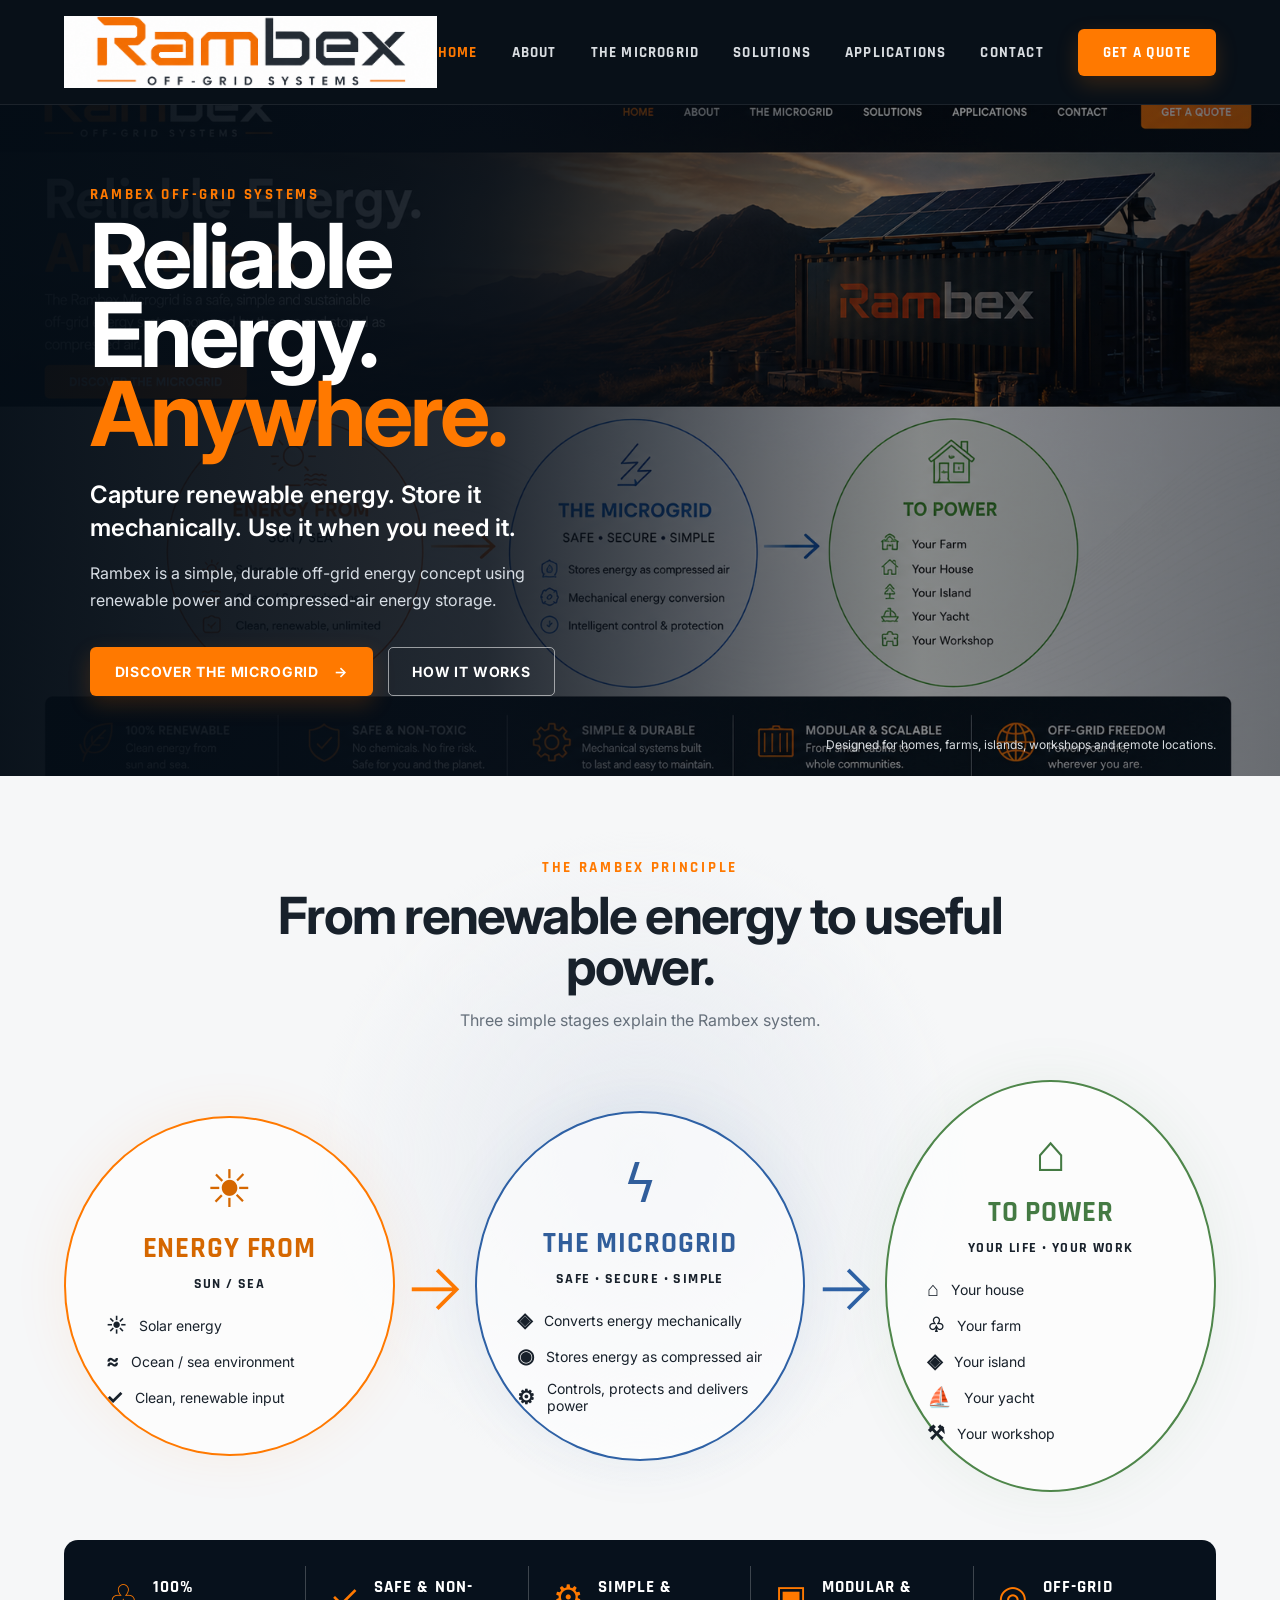
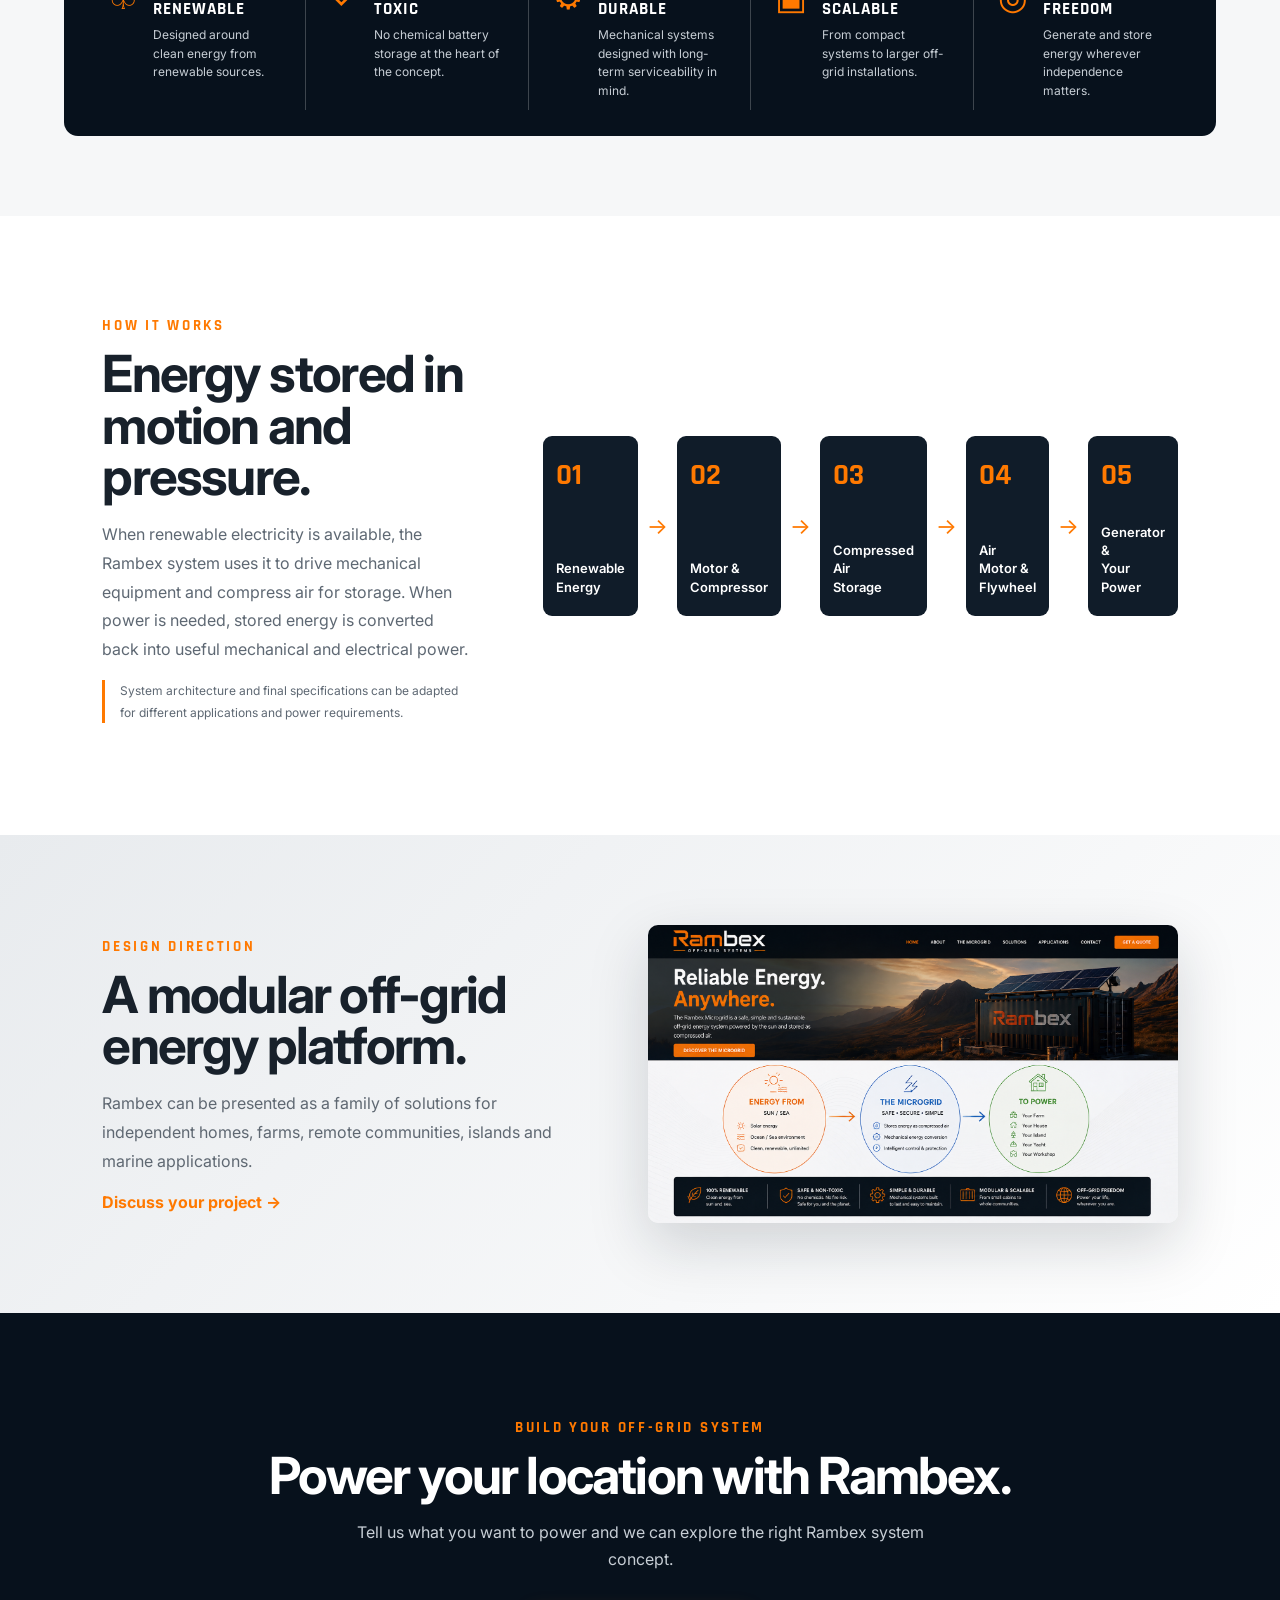
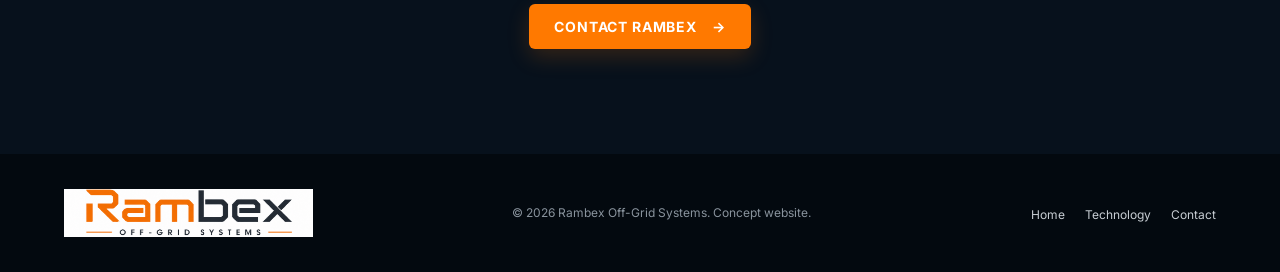
==== index.html @ 9703fe1d "Add files via upload" ====
<!DOCTYPE html>
<html lang="en">
<head>
  <meta charset="UTF-8" />
  <meta name="viewport" content="width=device-width, initial-scale=1.0" />
  <meta name="description" content="Rambex Off-Grid Systems - renewable energy stored mechanically as compressed air." />
  <title>Rambex | Off-Grid Systems</title>
  <link rel="stylesheet" href="style.css" />
</head>
<body>
  <header class="topbar">
    <a class="brand" href="#home" aria-label="Rambex home">
      <img src="assets/rambex-logo.png" alt="Rambex Off-Grid Systems">
    </a>
    <button class="menu-toggle" aria-label="Open menu" aria-expanded="false">☰</button>
    <nav class="nav">
      <a href="#home" class="active">Home</a>
      <a href="#about">About</a>
      <a href="#microgrid">The Microgrid</a>
      <a href="#solutions">Solutions</a>
      <a href="#applications">Applications</a>
      <a href="#contact">Contact</a>
      <a class="quote" href="#contact">Get a Quote</a>
    </nav>
  </header>

  <main>
    <section class="hero" id="home">
      <div class="hero-image"></div>
      <div class="hero-overlay"></div>
      <div class="hero-content">
        <p class="eyebrow">RAMBEX OFF-GRID SYSTEMS</p>
        <h1>Reliable Energy.<br><span>Anywhere.</span></h1>
        <p class="lead">Capture renewable energy. Store it mechanically. Use it when you need it.</p>
        <p class="sublead">Rambex is a simple, durable off-grid energy concept using renewable power and compressed-air energy storage.</p>
        <div class="hero-actions">
          <a href="#microgrid" class="button primary">Discover the Microgrid <b>→</b></a>
          <a href="#how-it-works" class="button ghost">How it Works</a>
        </div>
      </div>
      <div class="hero-note">Designed for homes, farms, islands, workshops and remote locations.</div>
    </section>

    <section class="journey" id="about">
      <div class="section-heading">
        <p class="eyebrow">THE RAMBEX PRINCIPLE</p>
        <h2>From renewable energy to useful power.</h2>
        <p>Three simple stages explain the Rambex system.</p>
      </div>

      <div class="flow">
        <article class="circle energy">
          <div class="circle-icon">☀</div>
          <h3>Energy From</h3>
          <p class="circle-subtitle">SUN / SEA</p>
          <ul>
            <li><span>☀</span> Solar energy</li>
            <li><span>≈</span> Ocean / sea environment</li>
            <li><span>✓</span> Clean, renewable input</li>
          </ul>
        </article>

        <div class="arrow orange-arrow" aria-hidden="true">→</div>

        <article class="circle micro" id="microgrid">
          <div class="circle-icon">ϟ</div>
          <h3>The Microgrid</h3>
          <p class="circle-subtitle">SAFE • SECURE • SIMPLE</p>
          <ul>
            <li><span>◈</span> Converts energy mechanically</li>
            <li><span>◉</span> Stores energy as compressed air</li>
            <li><span>⚙</span> Controls, protects and delivers power</li>
          </ul>
        </article>

        <div class="arrow blue-arrow" aria-hidden="true">→</div>

        <article class="circle power" id="applications">
          <div class="circle-icon">⌂</div>
          <h3>To Power</h3>
          <p class="circle-subtitle">YOUR LIFE • YOUR WORK</p>
          <ul>
            <li><span>⌂</span> Your house</li>
            <li><span>♧</span> Your farm</li>
            <li><span>◈</span> Your island</li>
            <li><span>⛵</span> Your yacht</li>
            <li><span>⚒</span> Your workshop</li>
          </ul>
        </article>
      </div>
    </section>

    <section class="benefits" id="solutions">
      <div class="benefit"><div class="benefit-icon">♧</div><div><h3>100% Renewable</h3><p>Designed around clean energy from renewable sources.</p></div></div>
      <div class="benefit"><div class="benefit-icon">✓</div><div><h3>Safe & Non-Toxic</h3><p>No chemical battery storage at the heart of the concept.</p></div></div>
      <div class="benefit"><div class="benefit-icon">⚙</div><div><h3>Simple & Durable</h3><p>Mechanical systems designed with long-term serviceability in mind.</p></div></div>
      <div class="benefit"><div class="benefit-icon">▣</div><div><h3>Modular & Scalable</h3><p>From compact systems to larger off-grid installations.</p></div></div>
      <div class="benefit"><div class="benefit-icon">◎</div><div><h3>Off-Grid Freedom</h3><p>Generate and store energy wherever independence matters.</p></div></div>
    </section>

    <section class="how" id="how-it-works">
      <div class="how-copy">
        <p class="eyebrow">HOW IT WORKS</p>
        <h2>Energy stored in motion and pressure.</h2>
        <p>When renewable electricity is available, the Rambex system uses it to drive mechanical equipment and compress air for storage. When power is needed, stored energy is converted back into useful mechanical and electrical power.</p>
        <p class="disclaimer">System architecture and final specifications can be adapted for different applications and power requirements.</p>
      </div>
      <div class="steps">
        <div class="step"><b>01</b><span>Renewable<br>Energy</span></div>
        <div class="step-line">→</div>
        <div class="step"><b>02</b><span>Motor &<br>Compressor</span></div>
        <div class="step-line">→</div>
        <div class="step"><b>03</b><span>Compressed Air<br>Storage</span></div>
        <div class="step-line">→</div>
        <div class="step"><b>04</b><span>Air Motor &<br>Flywheel</span></div>
        <div class="step-line">→</div>
        <div class="step"><b>05</b><span>Generator &<br>Your Power</span></div>
      </div>
    </section>

    <section class="concept">
      <div>
        <p class="eyebrow">DESIGN DIRECTION</p>
        <h2>A modular off-grid energy platform.</h2>
        <p>Rambex can be presented as a family of solutions for independent homes, farms, remote communities, islands and marine applications.</p>
        <a class="text-link" href="#contact">Discuss your project →</a>
      </div>
      <img src="assets/rambex-concept.png" alt="Rambex website and system design concept">
    </section>

    <section class="cta" id="contact">
      <p class="eyebrow">BUILD YOUR OFF-GRID SYSTEM</p>
      <h2>Power your location with Rambex.</h2>
      <p>Tell us what you want to power and we can explore the right Rambex system concept.</p>
      <a class="button primary" href="mailto:info@example.com">Contact Rambex <b>→</b></a>
    </section>
  </main>

  <footer>
    <img src="assets/rambex-logo.png" alt="Rambex">
    <p>© 2026 Rambex Off-Grid Systems. Concept website.</p>
    <div><a href="#home">Home</a><a href="#microgrid">Technology</a><a href="#contact">Contact</a></div>
  </footer>

  <script>
    const toggle = document.querySelector('.menu-toggle');
    const nav = document.querySelector('.nav');
    toggle.addEventListener('click', () => {
      const open = nav.classList.toggle('open');
      toggle.setAttribute('aria-expanded', open);
    });
    document.querySelectorAll('.nav a').forEach(a => a.addEventListener('click', () => nav.classList.remove('open')));
  </script>
</body>
</html>
---- style.css ----
@import url('https://fonts.googleapis.com/css2?family=Rajdhani:wght@500;600;700&family=Inter:wght@400;500;600;700&display=swap');

:root{
  --orange:#ff7900; --orange2:#ff9a21; --blue:#2e61a5; --green:#4e864a;
  --navy:#07111c; --navy2:#101c29; --ink:#18212b; --muted:#66707b;
  --paper:#f6f7f8; --line:#dce1e6;
}
*{box-sizing:border-box} html{scroll-behavior:smooth}
body{margin:0;background:var(--paper);color:var(--ink);font-family:Inter,Arial,sans-serif}
.topbar{height:105px;background:rgba(4,12,20,.98);display:flex;align-items:center;justify-content:space-between;padding:12px 5%;position:sticky;top:0;z-index:50;border-bottom:1px solid rgba(255,255,255,.08)}
.brand img{height:72px;width:auto;display:block}.nav{display:flex;align-items:center;gap:34px}.nav a{color:#d9dde1;text-decoration:none;text-transform:uppercase;font-family:Rajdhani,sans-serif;font-weight:700;letter-spacing:.08em;font-size:15px}.nav a:hover,.nav .active{color:var(--orange)}.nav .quote,.button.primary{background:var(--orange);color:#fff;padding:14px 25px;border-radius:6px;box-shadow:0 8px 22px rgba(255,121,0,.18)}.menu-toggle{display:none;background:none;border:1px solid #52606d;color:#fff;font-size:24px;border-radius:5px}
.hero{min-height:620px;position:relative;overflow:hidden;color:#fff;display:flex;align-items:center}.hero-image{position:absolute;inset:0;background:url('assets/rambex-concept.png') center/cover no-repeat;filter:brightness(.68);transform:scale(1.03)}.hero-overlay{position:absolute;inset:0;background:linear-gradient(90deg,rgba(4,13,22,.96) 0%,rgba(7,15,25,.82) 38%,rgba(7,15,25,.2) 72%,rgba(7,15,25,.38) 100%)}.hero-content{position:relative;z-index:1;max-width:690px;padding:80px 7%}.eyebrow{color:var(--orange);font-family:Rajdhani,sans-serif;font-size:15px;font-weight:700;letter-spacing:.18em;margin:0 0 13px}.hero h1{font-size:clamp(55px,7vw,96px);line-height:.88;margin:0 0 26px;letter-spacing:-.035em}.hero h1 span{color:var(--orange)}.lead{font-size:24px;line-height:1.35;max-width:580px;margin:0 0 15px;font-weight:600}.sublead{max-width:550px;line-height:1.7;color:#d7dde4}.hero-actions{display:flex;gap:15px;margin-top:32px;flex-wrap:wrap}.button{display:inline-flex;align-items:center;gap:15px;text-decoration:none;font-weight:700;text-transform:uppercase;font-size:14px;letter-spacing:.06em;padding:15px 23px;border-radius:5px}.ghost{border:1px solid rgba(255,255,255,.55);color:#fff}.hero-note{position:absolute;right:5%;bottom:24px;z-index:1;color:#d8dce0;font-size:12px}
.journey{padding:82px 5% 48px;background:radial-gradient(circle at 50% 50%,#e6eaf0 0,transparent 44%),#f6f7f8}.section-heading{text-align:center;max-width:760px;margin:0 auto 50px}.section-heading h2,.how h2,.concept h2,.cta h2{font-size:clamp(34px,4vw,57px);line-height:1;margin:0 0 18px;letter-spacing:-.035em}.section-heading>p:last-child{color:var(--muted)}
.flow{display:grid;grid-template-columns:1fr 80px 1fr 80px 1fr;align-items:center;max-width:1320px;margin:auto}.circle{width:min(100%,370px);aspect-ratio:1;border-radius:50%;margin:auto;background:rgba(255,255,255,.65);padding:45px 40px;display:flex;flex-direction:column;align-items:center;justify-content:center;border:2px solid}.circle.energy{border-color:var(--orange);box-shadow:0 0 55px rgba(255,121,0,.08)}.circle.micro{border-color:var(--blue);box-shadow:0 0 55px rgba(46,97,165,.08)}.circle.power{border-color:var(--green);box-shadow:0 0 55px rgba(78,134,74,.08)}.circle-icon{font-family:Arial;font-size:52px;line-height:1;margin-bottom:15px}.energy .circle-icon,.energy h3{color:#d56700}.micro .circle-icon,.micro h3{color:#315e9b}.power .circle-icon,.power h3{color:#447a43}.circle h3{text-transform:uppercase;font-family:Rajdhani,sans-serif;font-size:29px;letter-spacing:.03em;margin:0}.circle-subtitle{font-family:Rajdhani,sans-serif;font-weight:700;letter-spacing:.1em;font-size:14px;margin:8px 0 20px}.circle ul{list-style:none;padding:0;margin:0;width:100%;display:grid;gap:12px}.circle li{font-size:14px;display:flex;gap:12px;align-items:center}.circle li span{font-weight:700;font-size:20px}.arrow{text-align:center;font-size:65px;font-weight:300}.orange-arrow{color:var(--orange)}.blue-arrow{color:var(--blue)}
.benefits{background:var(--navy);color:#fff;margin:0 5% 80px;border-radius:14px;display:grid;grid-template-columns:repeat(5,1fr);padding:26px 20px}.benefit{padding:10px 24px;display:flex;gap:15px;border-right:1px solid rgba(255,255,255,.22)}.benefit:last-child{border:0}.benefit-icon{font-size:34px;color:var(--orange)}.benefit h3{font-family:Rajdhani,sans-serif;text-transform:uppercase;letter-spacing:.06em;font-size:17px;margin:0 0 6px}.benefit p{font-size:12px;line-height:1.55;color:#c7ced5;margin:0}
.how{background:#fff;padding:100px 8%;display:grid;grid-template-columns:1fr 1.5fr;gap:70px;align-items:center}.how-copy p:not(.eyebrow){line-height:1.8;color:#5e6873}.disclaimer{font-size:12px;border-left:3px solid var(--orange);padding-left:15px}.steps{display:flex;align-items:stretch;gap:9px}.step{flex:1;min-height:180px;background:var(--navy2);color:#fff;border-radius:9px;padding:20px 13px;display:flex;flex-direction:column;justify-content:space-between}.step b{font-family:Rajdhani;font-size:30px;color:var(--orange)}.step span{font-size:13px;line-height:1.4;font-weight:600}.step-line{align-self:center;color:var(--orange);font-size:22px}
.concept{padding:90px 8%;display:grid;grid-template-columns:1fr 1.1fr;gap:65px;align-items:center;background:linear-gradient(135deg,#e8ebee,#fff)}.concept p:not(.eyebrow){line-height:1.8;color:#5f6872;max-width:540px}.concept img{width:100%;border-radius:10px;box-shadow:0 22px 60px rgba(16,28,41,.17)}.text-link{color:var(--orange);font-weight:700;text-decoration:none}
.cta{text-align:center;background:var(--navy);color:#fff;padding:105px 20px}.cta h2{max-width:800px;margin-left:auto;margin-right:auto}.cta>p:not(.eyebrow){color:#c7ced5;max-width:620px;margin:0 auto 30px;line-height:1.7}
footer{background:#03090f;color:#89939d;padding:35px 5%;display:flex;align-items:center;justify-content:space-between;gap:30px}footer img{height:48px;width:auto}footer p{font-size:12px}footer a{color:#c8ced4;text-decoration:none;margin-left:20px;font-size:12px}
@media(max-width:1050px){.nav{gap:18px}.benefits{grid-template-columns:repeat(3,1fr)}.benefit:nth-child(3){border-right:0}.how{grid-template-columns:1fr}.flow{grid-template-columns:1fr;gap:18px}.arrow{transform:rotate(90deg);height:60px}.circle{max-width:420px}.circle{aspect-ratio:auto;border-radius:35px;padding:38px}.circle ul{max-width:300px}.concept{grid-template-columns:1fr}.steps{flex-wrap:wrap}.step{min-width:30%}.step-line{display:none}}
@media(max-width:760px){.topbar{height:80px;padding:7px 5%}.brand img{height:55px}.menu-toggle{display:block}.nav{display:none;position:absolute;left:0;right:0;top:80px;background:#07111c;padding:20px 5%;flex-direction:column;align-items:flex-start;gap:20px;border-bottom:1px solid #243241}.nav.open{display:flex}.hero{min-height:680px}.hero-content{padding:80px 7%}.hero h1{font-size:62px}.hero-note{display:none}.benefits{grid-template-columns:1fr;margin:0 4% 55px}.benefit{border-right:0;border-bottom:1px solid rgba(255,255,255,.15);padding:18px 8px}.how,.concept{padding:70px 7%}.section-heading{margin-bottom:35px}.steps{display:grid;grid-template-columns:1fr 1fr}.step{min-width:0}.circle h3{font-size:28px}footer{flex-direction:column;align-items:flex-start}footer div a:first-child{margin-left:0}}
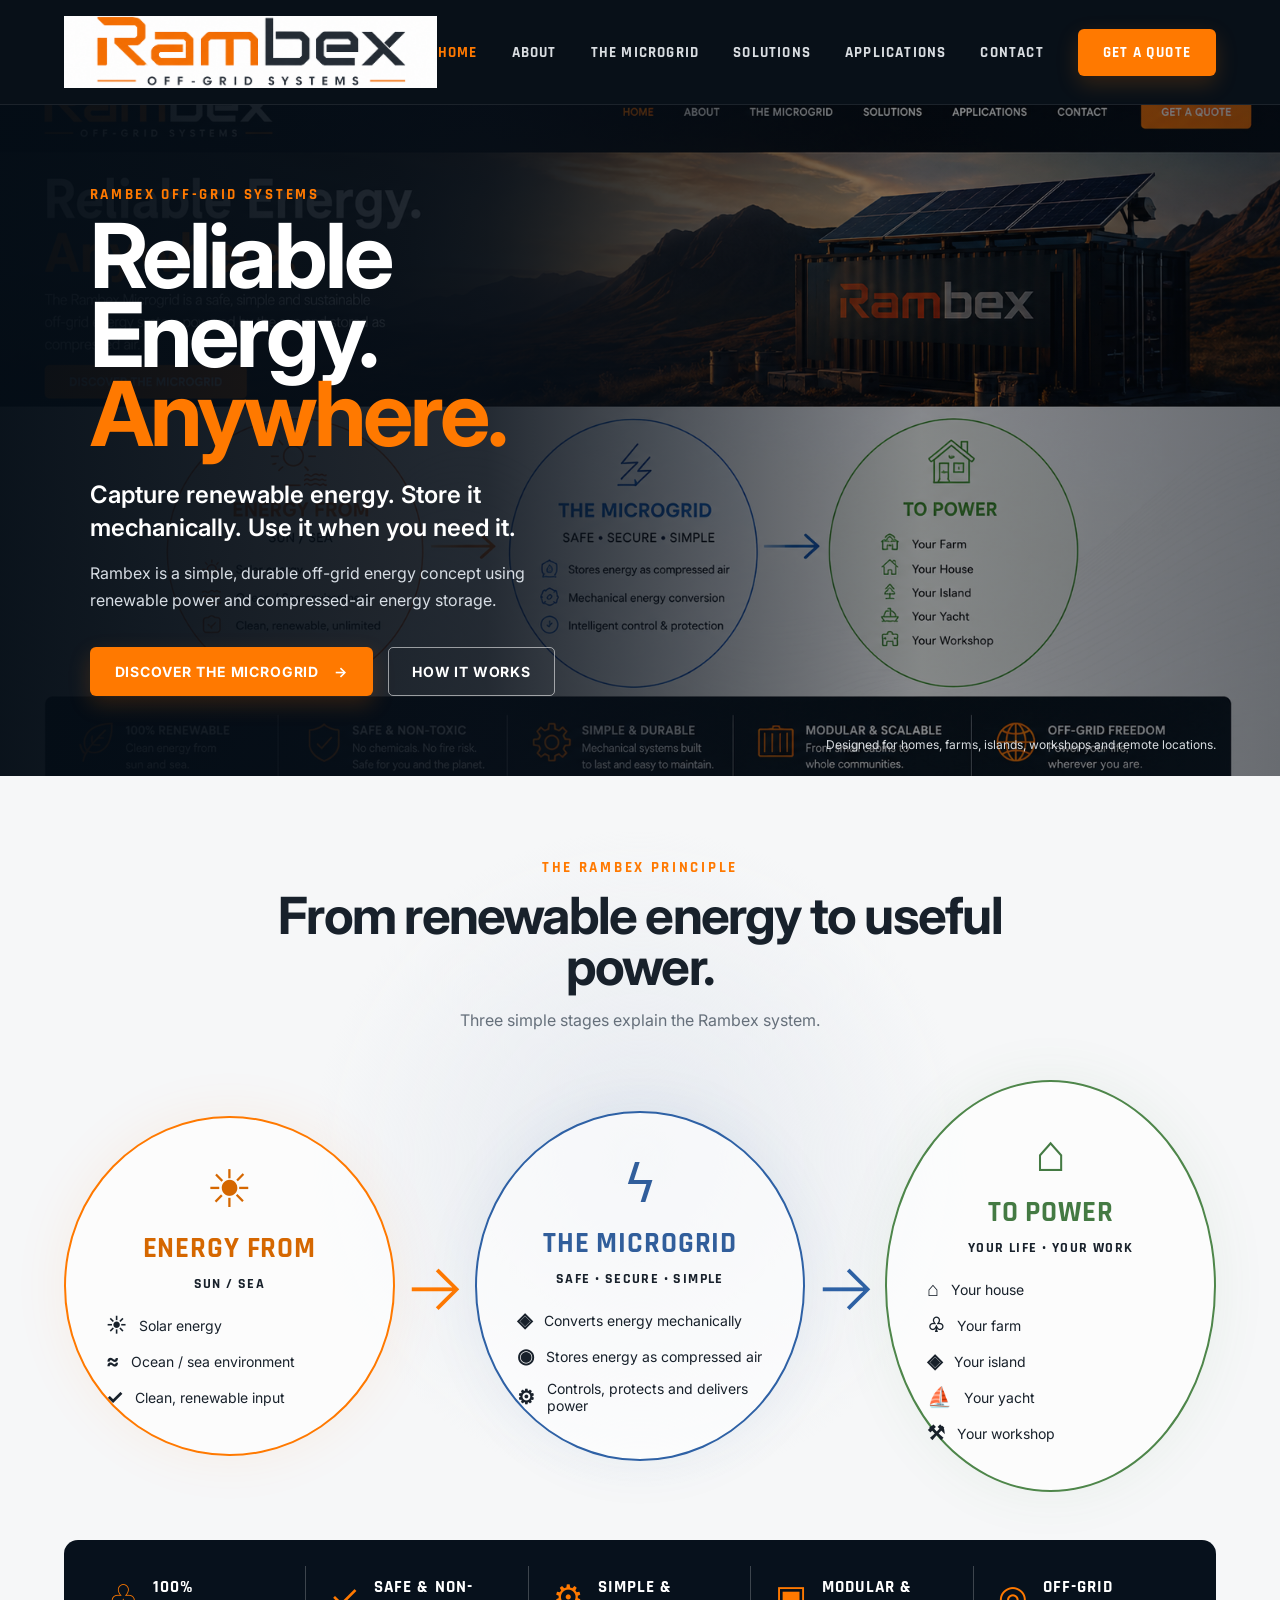
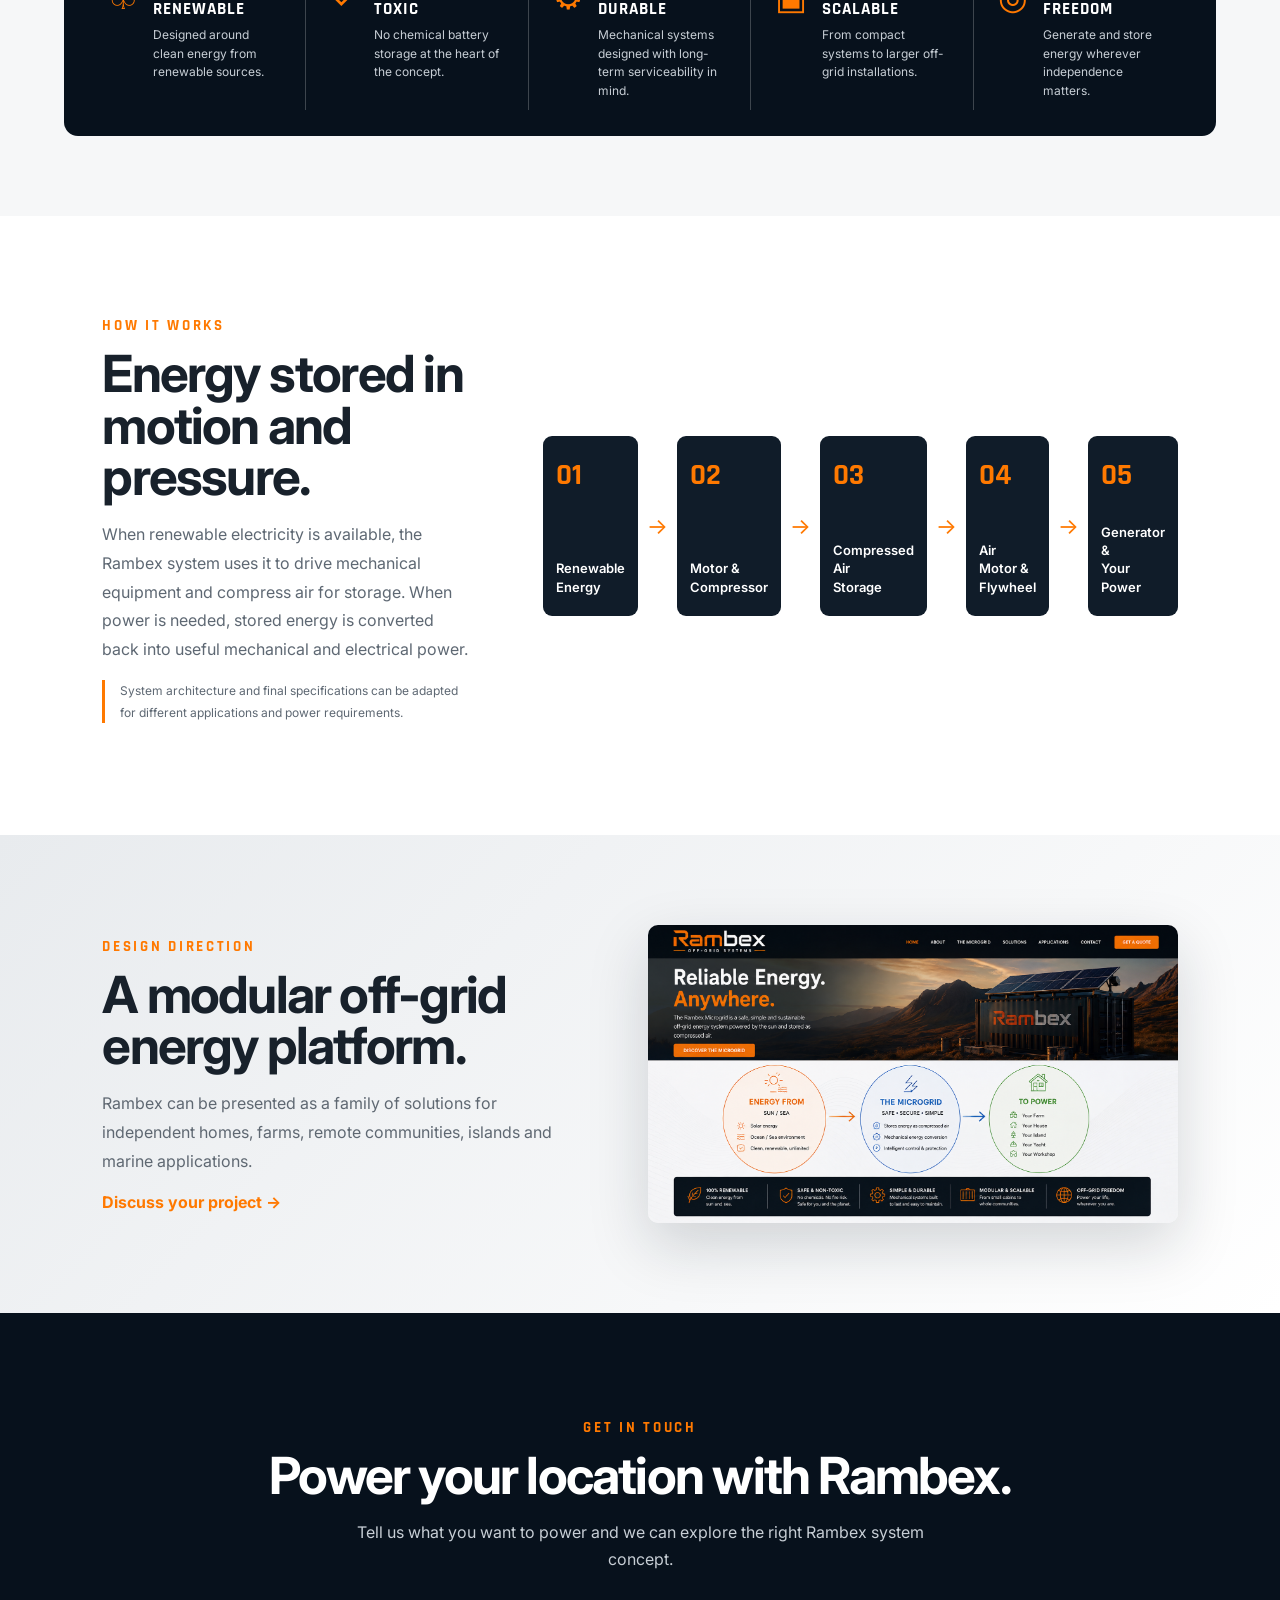
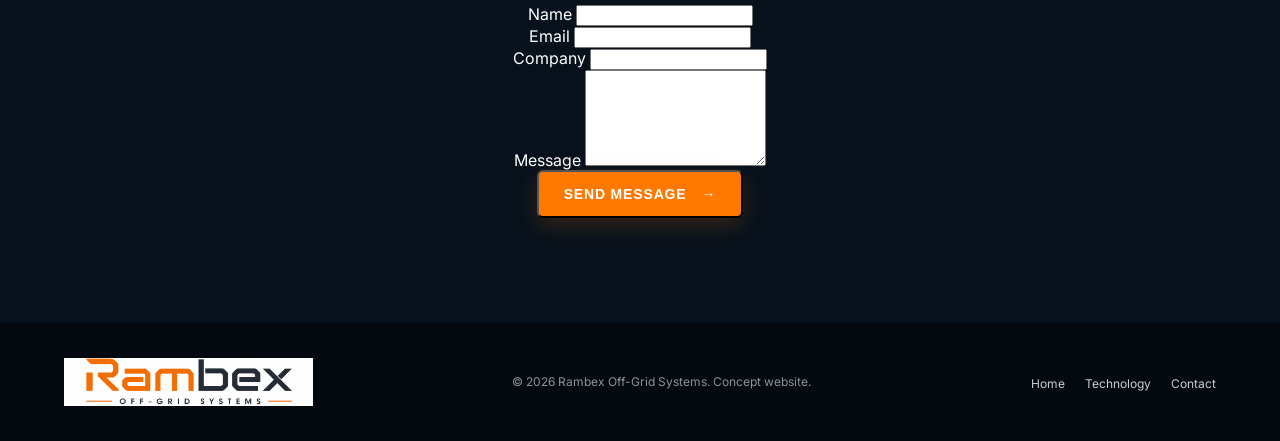
==== commit be865ee9: "Update index.html" ====
--- a/index.html
+++ b/index.html
@@ -129,11 +129,41 @@
     </section>
 
     <section class="cta" id="contact">
-      <p class="eyebrow">BUILD YOUR OFF-GRID SYSTEM</p>
-      <h2>Power your location with Rambex.</h2>
-      <p>Tell us what you want to power and we can explore the right Rambex system concept.</p>
-      <a class="button primary" href="mailto:info@example.com">Contact Rambex <b>→</b></a>
-    </section>
+  <p class="eyebrow">GET IN TOUCH</p>
+  <h2>Power your location with Rambex.</h2>
+  <p>Tell us what you want to power and we can explore the right Rambex system concept.</p>
+
+  <form action="https://formspree.io/f/xnpqaqyr" method="POST" class="contact-form">
+
+    <div class="form-row">
+      <div class="form-group">
+        <label for="name">Name</label>
+        <input type="text" id="name" name="name" required>
+      </div>
+
+      <div class="form-group">
+        <label for="email">Email</label>
+        <input type="email" id="email" name="email" required>
+      </div>
+    </div>
+
+    <div class="form-group">
+      <label for="company">Company</label>
+      <input type="text" id="company" name="company">
+    </div>
+
+    <div class="form-group">
+      <label for="message">Message</label>
+      <textarea id="message" name="message" rows="6" required></textarea>
+    </div>
+
+    <button class="button primary" type="submit">
+      Send Message <b>→</b>
+    </button>
+
+  </form>
+</section>
+    
   </main>
 
   <footer>
@@ -152,4 +182,4 @@
     document.querySelectorAll('.nav a').forEach(a => a.addEventListener('click', () => nav.classList.remove('open')));
   </script>
 </body>
-</html>+</html>
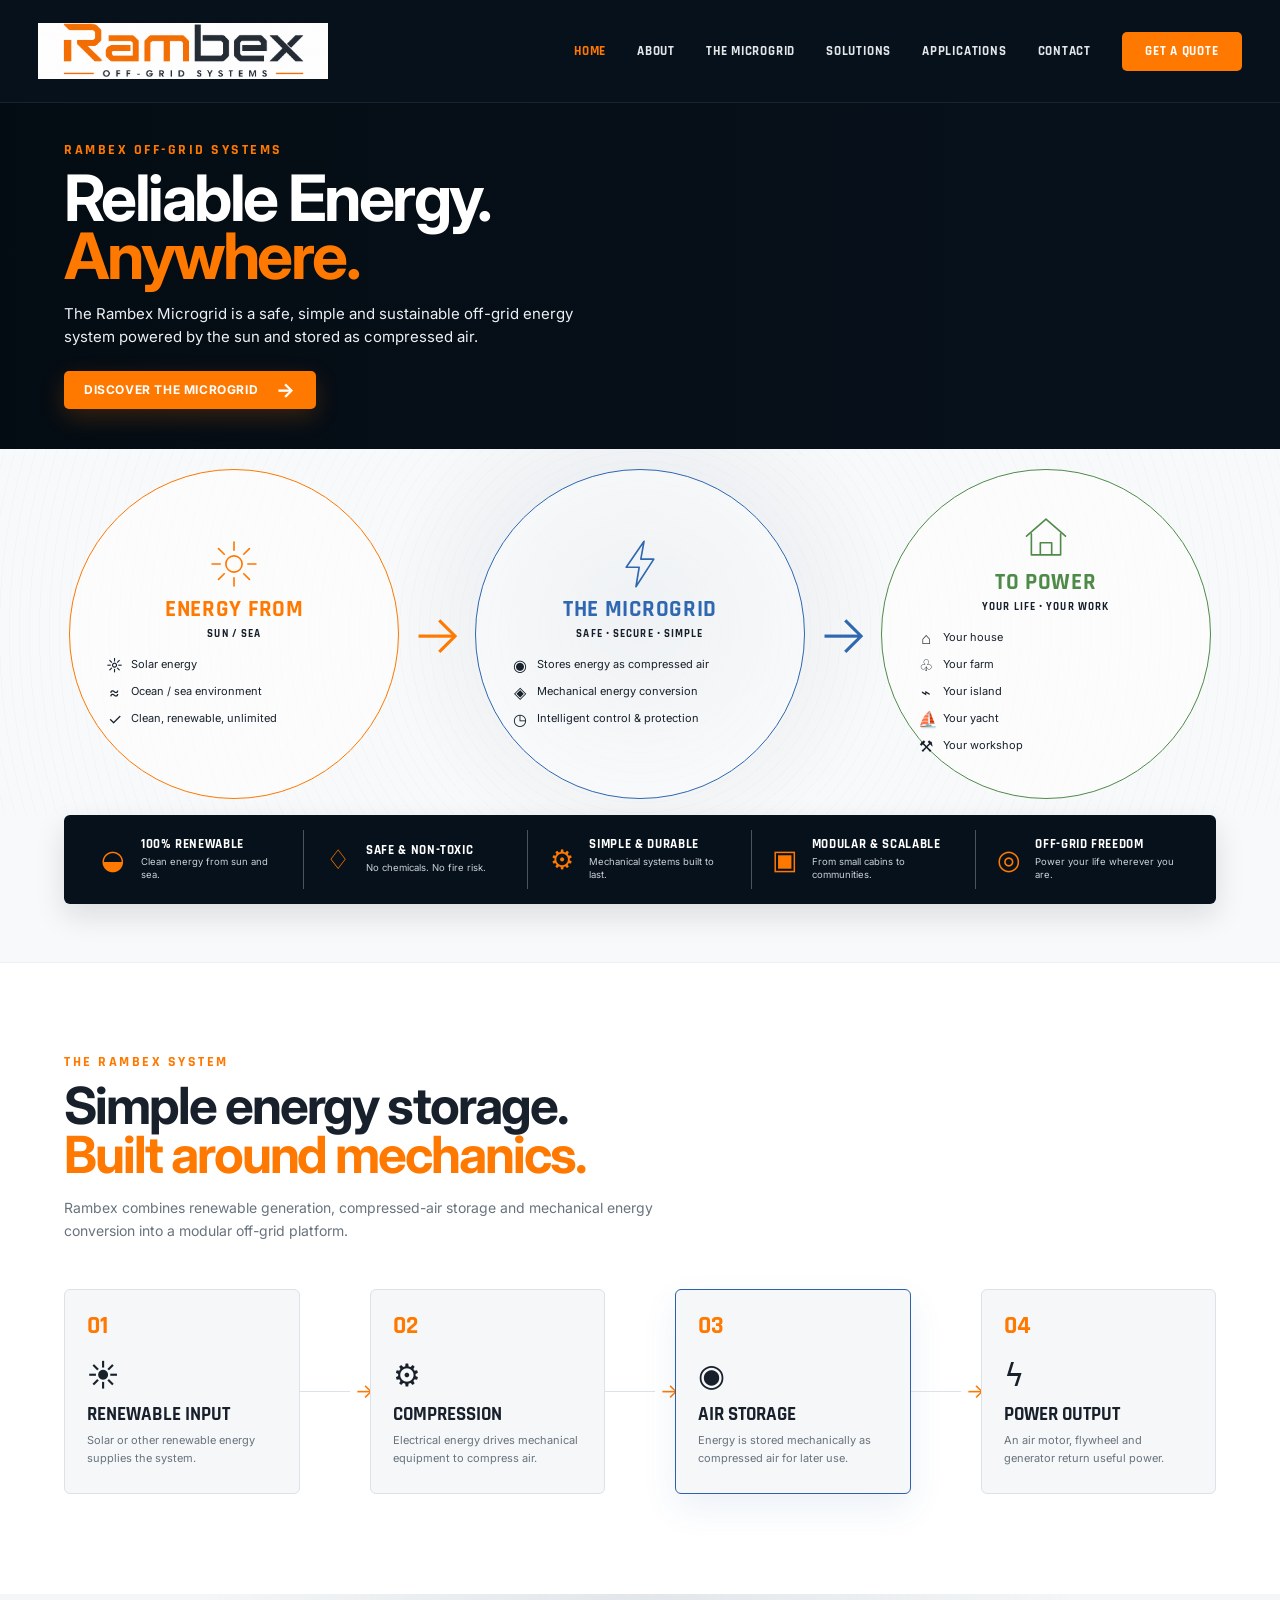
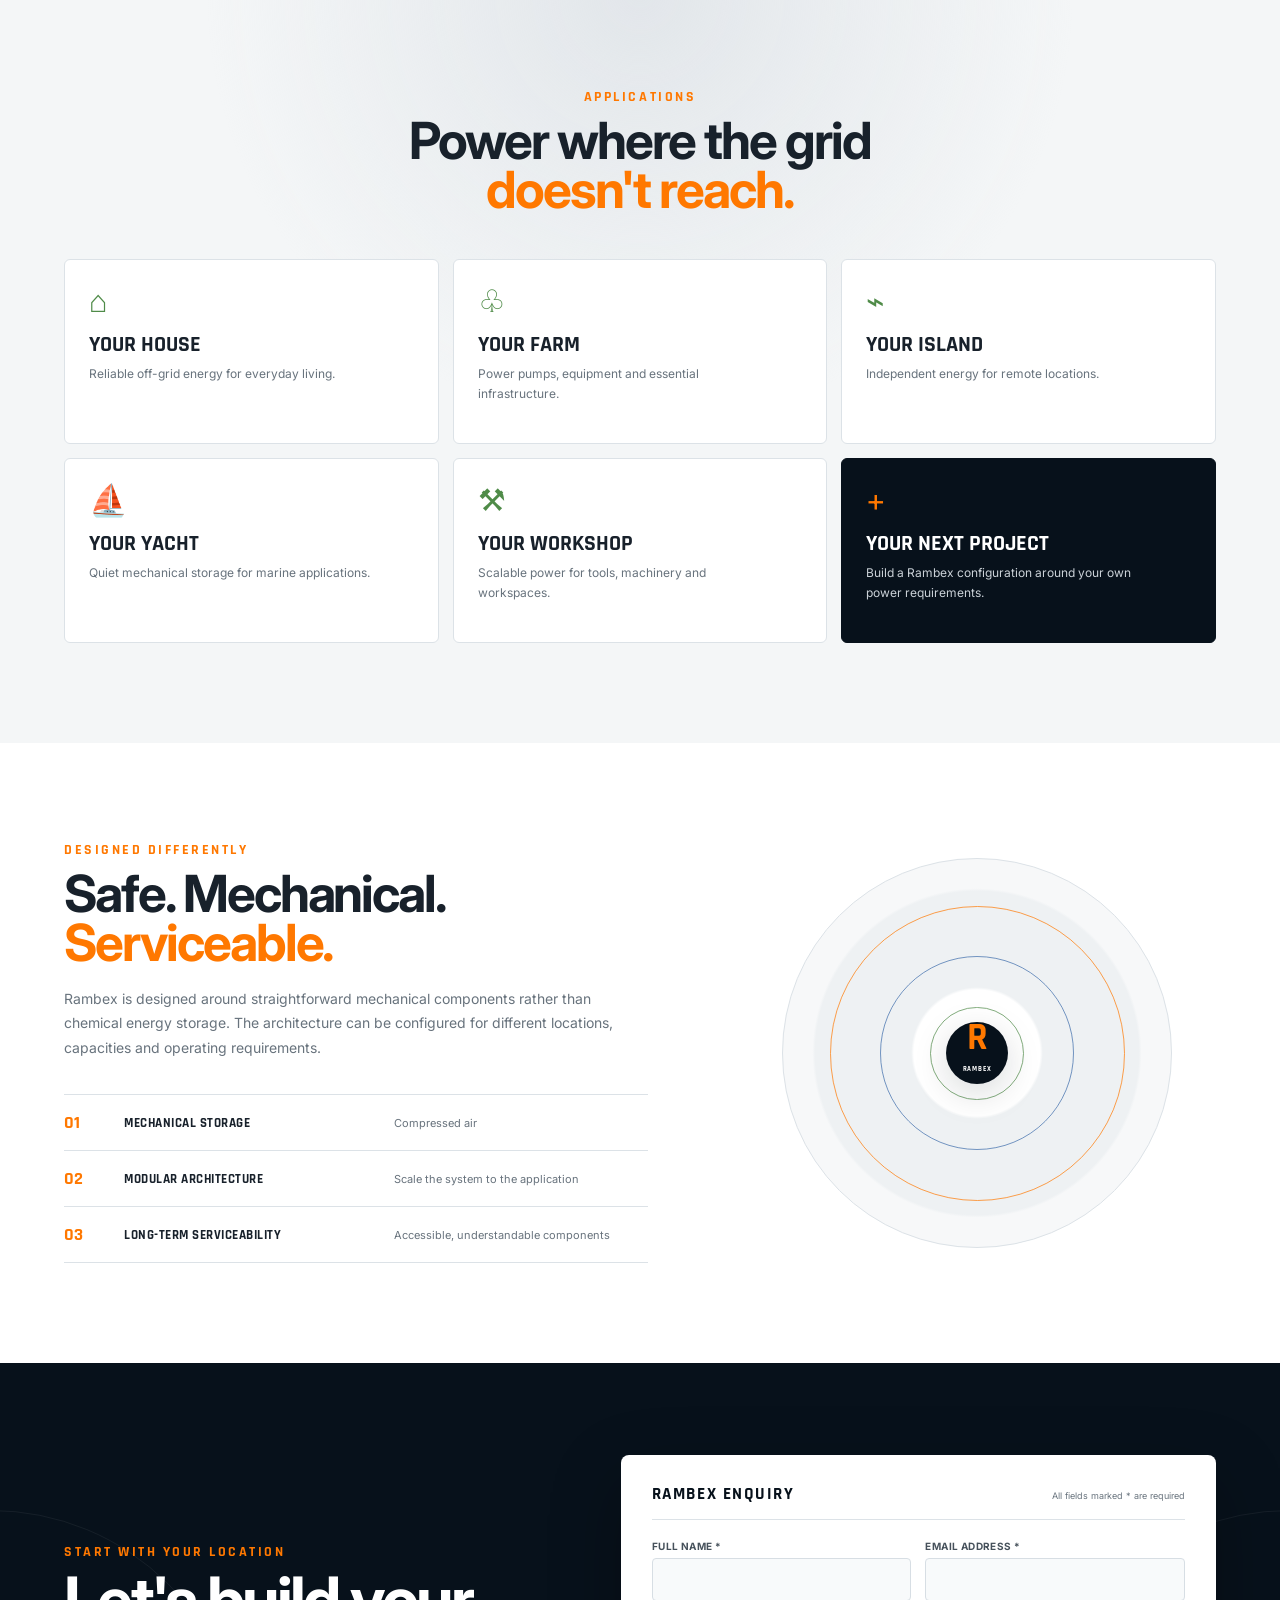
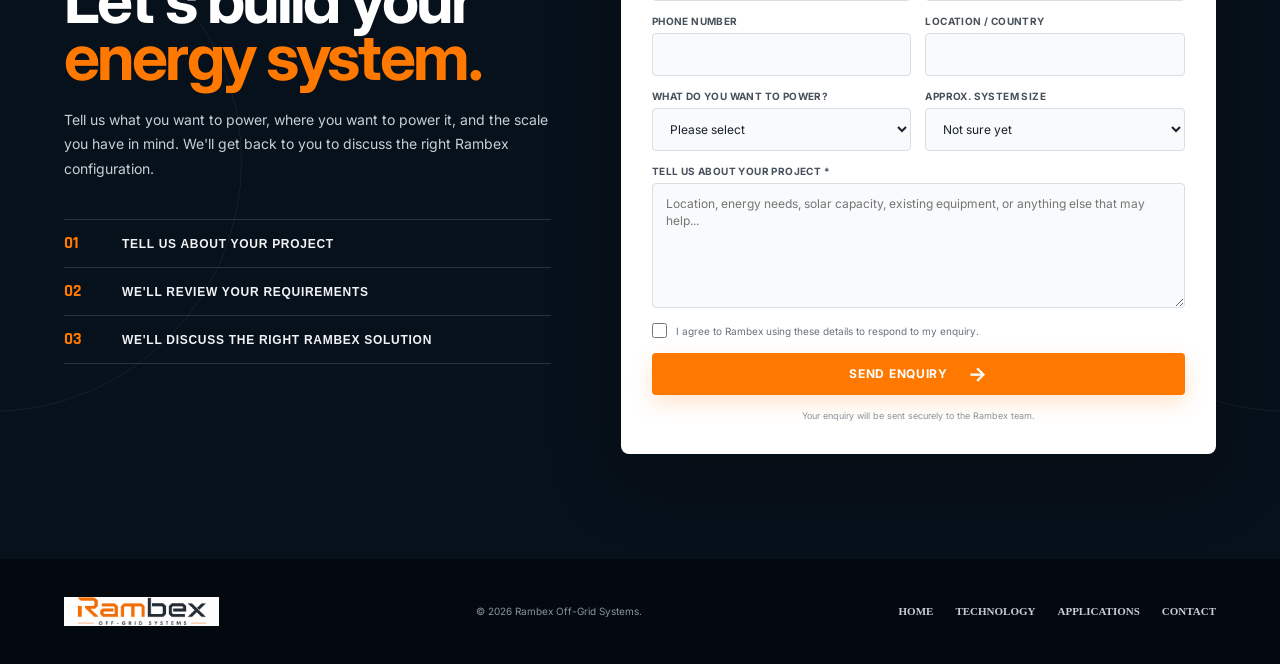
==== commit 0ee8501b: "Add files via upload" ====
--- a/index.html
+++ b/index.html
@@ -1,185 +1,295 @@
 <!DOCTYPE html>
 <html lang="en">
 <head>
-  <meta charset="UTF-8" />
-  <meta name="viewport" content="width=device-width, initial-scale=1.0" />
-  <meta name="description" content="Rambex Off-Grid Systems - renewable energy stored mechanically as compressed air." />
+  <meta charset="UTF-8">
+  <meta name="viewport" content="width=device-width, initial-scale=1.0">
+  <meta name="description" content="Rambex Off-Grid Systems — reliable renewable energy stored mechanically as compressed air.">
   <title>Rambex | Off-Grid Systems</title>
-  <link rel="stylesheet" href="style.css" />
+  <link rel="stylesheet" href="style.css">
 </head>
 <body>
-  <header class="topbar">
-    <a class="brand" href="#home" aria-label="Rambex home">
-      <img src="assets/rambex-logo.png" alt="Rambex Off-Grid Systems">
-    </a>
-    <button class="menu-toggle" aria-label="Open menu" aria-expanded="false">☰</button>
-    <nav class="nav">
-      <a href="#home" class="active">Home</a>
-      <a href="#about">About</a>
-      <a href="#microgrid">The Microgrid</a>
-      <a href="#solutions">Solutions</a>
-      <a href="#applications">Applications</a>
-      <a href="#contact">Contact</a>
-      <a class="quote" href="#contact">Get a Quote</a>
-    </nav>
+  <header class="site-header">
+    <div class="header-inner">
+      <a class="brand" href="#home" aria-label="Rambex home">
+        <img src="assets/rambex-logo.png" alt="Rambex Off-Grid Systems">
+      </a>
+
+      <button class="menu-toggle" type="button" aria-label="Open navigation" aria-expanded="false">
+        <span></span><span></span><span></span>
+      </button>
+
+      <nav class="nav" aria-label="Main navigation">
+        <a class="active" href="#home">Home</a>
+        <a href="#about">About</a>
+        <a href="#microgrid">The Microgrid</a>
+        <a href="#solutions">Solutions</a>
+        <a href="#applications">Applications</a>
+        <a href="#contact">Contact</a>
+        <a class="nav-quote" href="#contact">Get a Quote</a>
+      </nav>
+    </div>
   </header>
 
   <main>
+    <!-- HERO: deliberately built as a Rambex layout, not the concept screenshot as a background -->
     <section class="hero" id="home">
-      <div class="hero-image"></div>
-      <div class="hero-overlay"></div>
-      <div class="hero-content">
-        <p class="eyebrow">RAMBEX OFF-GRID SYSTEMS</p>
-        <h1>Reliable Energy.<br><span>Anywhere.</span></h1>
-        <p class="lead">Capture renewable energy. Store it mechanically. Use it when you need it.</p>
-        <p class="sublead">Rambex is a simple, durable off-grid energy concept using renewable power and compressed-air energy storage.</p>
-        <div class="hero-actions">
-          <a href="#microgrid" class="button primary">Discover the Microgrid <b>→</b></a>
-          <a href="#how-it-works" class="button ghost">How it Works</a>
-        </div>
-      </div>
-      <div class="hero-note">Designed for homes, farms, islands, workshops and remote locations.</div>
-    </section>
-
-    <section class="journey" id="about">
-      <div class="section-heading">
-        <p class="eyebrow">THE RAMBEX PRINCIPLE</p>
-        <h2>From renewable energy to useful power.</h2>
-        <p>Three simple stages explain the Rambex system.</p>
-      </div>
-
-      <div class="flow">
-        <article class="circle energy">
-          <div class="circle-icon">☀</div>
-          <h3>Energy From</h3>
-          <p class="circle-subtitle">SUN / SEA</p>
-          <ul>
-            <li><span>☀</span> Solar energy</li>
-            <li><span>≈</span> Ocean / sea environment</li>
-            <li><span>✓</span> Clean, renewable input</li>
-          </ul>
-        </article>
-
-        <div class="arrow orange-arrow" aria-hidden="true">→</div>
-
-        <article class="circle micro" id="microgrid">
-          <div class="circle-icon">ϟ</div>
-          <h3>The Microgrid</h3>
-          <p class="circle-subtitle">SAFE • SECURE • SIMPLE</p>
-          <ul>
-            <li><span>◈</span> Converts energy mechanically</li>
-            <li><span>◉</span> Stores energy as compressed air</li>
-            <li><span>⚙</span> Controls, protects and delivers power</li>
-          </ul>
-        </article>
-
-        <div class="arrow blue-arrow" aria-hidden="true">→</div>
-
-        <article class="circle power" id="applications">
-          <div class="circle-icon">⌂</div>
-          <h3>To Power</h3>
-          <p class="circle-subtitle">YOUR LIFE • YOUR WORK</p>
-          <ul>
-            <li><span>⌂</span> Your house</li>
-            <li><span>♧</span> Your farm</li>
-            <li><span>◈</span> Your island</li>
-            <li><span>⛵</span> Your yacht</li>
-            <li><span>⚒</span> Your workshop</li>
-          </ul>
-        </article>
-      </div>
-    </section>
-
-    <section class="benefits" id="solutions">
-      <div class="benefit"><div class="benefit-icon">♧</div><div><h3>100% Renewable</h3><p>Designed around clean energy from renewable sources.</p></div></div>
-      <div class="benefit"><div class="benefit-icon">✓</div><div><h3>Safe & Non-Toxic</h3><p>No chemical battery storage at the heart of the concept.</p></div></div>
-      <div class="benefit"><div class="benefit-icon">⚙</div><div><h3>Simple & Durable</h3><p>Mechanical systems designed with long-term serviceability in mind.</p></div></div>
-      <div class="benefit"><div class="benefit-icon">▣</div><div><h3>Modular & Scalable</h3><p>From compact systems to larger off-grid installations.</p></div></div>
-      <div class="benefit"><div class="benefit-icon">◎</div><div><h3>Off-Grid Freedom</h3><p>Generate and store energy wherever independence matters.</p></div></div>
-    </section>
-
-    <section class="how" id="how-it-works">
-      <div class="how-copy">
-        <p class="eyebrow">HOW IT WORKS</p>
-        <h2>Energy stored in motion and pressure.</h2>
-        <p>When renewable electricity is available, the Rambex system uses it to drive mechanical equipment and compress air for storage. When power is needed, stored energy is converted back into useful mechanical and electrical power.</p>
-        <p class="disclaimer">System architecture and final specifications can be adapted for different applications and power requirements.</p>
-      </div>
-      <div class="steps">
-        <div class="step"><b>01</b><span>Renewable<br>Energy</span></div>
-        <div class="step-line">→</div>
-        <div class="step"><b>02</b><span>Motor &<br>Compressor</span></div>
-        <div class="step-line">→</div>
-        <div class="step"><b>03</b><span>Compressed Air<br>Storage</span></div>
-        <div class="step-line">→</div>
-        <div class="step"><b>04</b><span>Air Motor &<br>Flywheel</span></div>
-        <div class="step-line">→</div>
-        <div class="step"><b>05</b><span>Generator &<br>Your Power</span></div>
-      </div>
-    </section>
-
-    <section class="concept">
-      <div>
-        <p class="eyebrow">DESIGN DIRECTION</p>
-        <h2>A modular off-grid energy platform.</h2>
-        <p>Rambex can be presented as a family of solutions for independent homes, farms, remote communities, islands and marine applications.</p>
-        <a class="text-link" href="#contact">Discuss your project →</a>
-      </div>
-      <img src="assets/rambex-concept.png" alt="Rambex website and system design concept">
-    </section>
-
-    <section class="cta" id="contact">
-  <p class="eyebrow">GET IN TOUCH</p>
-  <h2>Power your location with Rambex.</h2>
-  <p>Tell us what you want to power and we can explore the right Rambex system concept.</p>
-
-  <form action="https://formspree.io/f/xnpqaqyr" method="POST" class="contact-form">
-
-    <div class="form-row">
-      <div class="form-group">
-        <label for="name">Name</label>
-        <input type="text" id="name" name="name" required>
-      </div>
-
-      <div class="form-group">
-        <label for="email">Email</label>
-        <input type="email" id="email" name="email" required>
-      </div>
+      <div class="hero-photo" aria-hidden="true"></div>
+      <div class="hero-shade" aria-hidden="true"></div>
+      <div class="container hero-inner">
+        <div class="hero-copy">
+          <p class="kicker">RAMBEX OFF-GRID SYSTEMS</p>
+          <h1>Reliable Energy.<br><span>Anywhere.</span></h1>
+          <p class="hero-text">The Rambex Microgrid is a safe, simple and sustainable off-grid energy system powered by the sun and stored as compressed air.</p>
+          <a class="orange-button" href="#microgrid">Discover the Microgrid <span>→</span></a>
+        </div>
+      </div>
+    </section>
+
+    <!-- THE CORE CONCEPT: same three-circle visual language as the concept -->
+    <section class="principle" id="about">
+      <div class="container">
+        <div class="flow-grid">
+          <article class="flow-card flow-energy">
+            <div class="flow-icon sun-icon" aria-hidden="true">
+              <svg viewBox="0 0 64 64"><circle cx="32" cy="32" r="10"></circle><path d="M32 5v10M32 49v10M5 32h10M49 32h10M13 13l7 7M44 44l7 7M51 13l-7 7M20 44l-7 7"></path></svg>
+            </div>
+            <h2>Energy From</h2>
+            <div class="flow-label">SUN / SEA</div>
+            <ul>
+              <li><span class="mini-sun">☼</span> Solar energy</li>
+              <li><span>≈</span> Ocean / sea environment</li>
+              <li><span>✓</span> Clean, renewable, unlimited</li>
+            </ul>
+          </article>
+
+          <div class="flow-arrow orange" aria-hidden="true">→</div>
+
+          <article class="flow-card flow-micro" id="microgrid">
+            <div class="flow-icon bolt-icon" aria-hidden="true">
+              <svg viewBox="0 0 64 64"><path d="M37 4 15 36h16l-4 24 22-34H33z"></path></svg>
+            </div>
+            <h2>The Microgrid</h2>
+            <div class="flow-label">SAFE • SECURE • SIMPLE</div>
+            <ul>
+              <li><span>◉</span> Stores energy as compressed air</li>
+              <li><span>◈</span> Mechanical energy conversion</li>
+              <li><span>◷</span> Intelligent control &amp; protection</li>
+            </ul>
+          </article>
+
+          <div class="flow-arrow blue" aria-hidden="true">→</div>
+
+          <article class="flow-card flow-power">
+            <div class="flow-icon home-icon" aria-hidden="true">
+              <svg viewBox="0 0 64 64"><path d="M8 31 32 10l24 21"></path><path d="M14 28v26h36V28M25 54V39h14v15"></path></svg>
+            </div>
+            <h2>To Power</h2>
+            <div class="flow-label">YOUR LIFE • YOUR WORK</div>
+            <ul>
+              <li><span>⌂</span> Your house</li>
+              <li><span>♧</span> Your farm</li>
+              <li><span>⌁</span> Your island</li>
+              <li><span>⛵</span> Your yacht</li>
+              <li><span>⚒</span> Your workshop</li>
+            </ul>
+          </article>
+        </div>
+      </div>
+    </section>
+
+    <!-- BENEFITS: directly follows the dark strip treatment in the concept -->
+    <section class="benefits-wrap" id="solutions">
+      <div class="container">
+        <div class="benefits-bar">
+          <article class="benefit">
+            <div class="benefit-mark">◒</div>
+            <div><h3>100% Renewable</h3><p>Clean energy from sun and sea.</p></div>
+          </article>
+          <article class="benefit">
+            <div class="benefit-mark">♢</div>
+            <div><h3>Safe &amp; Non-Toxic</h3><p>No chemicals. No fire risk.</p></div>
+          </article>
+          <article class="benefit">
+            <div class="benefit-mark">⚙</div>
+            <div><h3>Simple &amp; Durable</h3><p>Mechanical systems built to last.</p></div>
+          </article>
+          <article class="benefit">
+            <div class="benefit-mark">▣</div>
+            <div><h3>Modular &amp; Scalable</h3><p>From small cabins to communities.</p></div>
+          </article>
+          <article class="benefit">
+            <div class="benefit-mark">◎</div>
+            <div><h3>Off-Grid Freedom</h3><p>Power your life wherever you are.</p></div>
+          </article>
+        </div>
+      </div>
+    </section>
+
+    <!-- TECHNOLOGY -->
+    <section class="technology" aria-labelledby="technology-title">
+      <div class="container">
+        <div class="section-title">
+          <p class="kicker">THE RAMBEX SYSTEM</p>
+          <h2 id="technology-title">Simple energy storage.<br><span>Built around mechanics.</span></h2>
+          <p>Rambex combines renewable generation, compressed-air storage and mechanical energy conversion into a modular off-grid platform.</p>
+        </div>
+
+        <div class="tech-flow">
+          <article class="tech-card">
+            <span class="tech-number">01</span>
+            <div class="tech-symbol">☀</div>
+            <h3>Renewable Input</h3>
+            <p>Solar or other renewable energy supplies the system.</p>
+          </article>
+          <div class="tech-line"></div>
+          <article class="tech-card">
+            <span class="tech-number">02</span>
+            <div class="tech-symbol">⚙</div>
+            <h3>Compression</h3>
+            <p>Electrical energy drives mechanical equipment to compress air.</p>
+          </article>
+          <div class="tech-line"></div>
+          <article class="tech-card featured">
+            <span class="tech-number">03</span>
+            <div class="tech-symbol">◉</div>
+            <h3>Air Storage</h3>
+            <p>Energy is stored mechanically as compressed air for later use.</p>
+          </article>
+          <div class="tech-line"></div>
+          <article class="tech-card">
+            <span class="tech-number">04</span>
+            <div class="tech-symbol">ϟ</div>
+            <h3>Power Output</h3>
+            <p>An air motor, flywheel and generator return useful power.</p>
+          </article>
+        </div>
+      </div>
+    </section>
+
+    <!-- APPLICATIONS -->
+    <section class="applications" id="applications">
+      <div class="container">
+        <div class="section-title centered">
+          <p class="kicker">APPLICATIONS</p>
+          <h2>Power where the grid<br><span>doesn't reach.</span></h2>
+        </div>
+
+        <div class="application-grid">
+          <article><div class="app-icon">⌂</div><h3>Your House</h3><p>Reliable off-grid energy for everyday living.</p></article>
+          <article><div class="app-icon">♧</div><h3>Your Farm</h3><p>Power pumps, equipment and essential infrastructure.</p></article>
+          <article><div class="app-icon">⌁</div><h3>Your Island</h3><p>Independent energy for remote locations.</p></article>
+          <article><div class="app-icon">⛵</div><h3>Your Yacht</h3><p>Quiet mechanical storage for marine applications.</p></article>
+          <article><div class="app-icon">⚒</div><h3>Your Workshop</h3><p>Scalable power for tools, machinery and workspaces.</p></article>
+          <article class="application-feature"><div class="app-icon">+</div><h3>Your Next Project</h3><p>Build a Rambex configuration around your own power requirements.</p></article>
+        </div>
+      </div>
+    </section>
+
+    <!-- ABOUT / DESIGN PRINCIPLES -->
+    <section class="architecture" aria-labelledby="architecture-title">
+      <div class="container architecture-grid">
+        <div class="architecture-copy">
+          <p class="kicker">DESIGNED DIFFERENTLY</p>
+          <h2 id="architecture-title">Safe. Mechanical.<br><span>Serviceable.</span></h2>
+          <p>Rambex is designed around straightforward mechanical components rather than chemical energy storage. The architecture can be configured for different locations, capacities and operating requirements.</p>
+          <div class="principle-list">
+            <div><span>01</span><strong>Mechanical storage</strong><em>Compressed air</em></div>
+            <div><span>02</span><strong>Modular architecture</strong><em>Scale the system to the application</em></div>
+            <div><span>03</span><strong>Long-term serviceability</strong><em>Accessible, understandable components</em></div>
+          </div>
+        </div>
+        <div class="architecture-visual" aria-hidden="true">
+          <div class="ring ring-one"></div>
+          <div class="ring ring-two"></div>
+          <div class="ring ring-three"></div>
+          <div class="visual-core">R<br><small>RAMBEX</small></div>
+        </div>
+      </div>
+    </section>
+
+    <!-- CONTACT FORM -->
+    <section class="contact contact-form-section" id="contact">
+      <div class="container contact-grid">
+        <div class="contact-copy">
+          <p class="kicker">START WITH YOUR LOCATION</p>
+          <h2>Let's build your<br><span>energy system.</span></h2>
+          <p>Tell us what you want to power, where you want to power it, and the scale you have in mind. We'll get back to you to discuss the right Rambex configuration.</p>
+          <div class="contact-points">
+            <div><span>01</span><strong>Tell us about your project</strong></div>
+            <div><span>02</span><strong>We'll review your requirements</strong></div>
+            <div><span>03</span><strong>We'll discuss the right Rambex solution</strong></div>
+          </div>
+        </div>
+
+        <div class="contact-form-card">
+          <div class="form-heading">
+            <span>RAMBEX ENQUIRY</span>
+            <small>All fields marked * are required</small>
+          </div>
+          <form action="https://formspree.io/f/xnpqaqyr" method="POST" class="contact-form">
+            <input type="hidden" name="subject" value="New Rambex website enquiry">
+            <input type="text" name="_gotcha" tabindex="-1" autocomplete="off" class="honeypot" aria-hidden="true">
+
+            <div class="form-row">
+              <label>Full name *<input type="text" name="name" autocomplete="name" required></label>
+              <label>Email address *<input type="email" name="email" autocomplete="email" required></label>
+            </div>
+            <div class="form-row">
+              <label>Phone number<input type="tel" name="phone" autocomplete="tel"></label>
+              <label>Location / country<input type="text" name="location" autocomplete="country-name"></label>
+            </div>
+            <div class="form-row">
+              <label>What do you want to power?
+                <select name="application">
+                  <option value="">Please select</option>
+                  <option>House</option>
+                  <option>Farm</option>
+                  <option>Island / remote site</option>
+                  <option>Yacht / marine</option>
+                  <option>Workshop / business</option>
+                  <option>Other</option>
+                </select>
+              </label>
+              <label>Approx. system size
+                <select name="system_size">
+                  <option value="">Not sure yet</option>
+                  <option>Up to 15 kWh</option>
+                  <option>15–25 kWh</option>
+                  <option>25–120 kWh</option>
+                  <option>120 kWh+</option>
+                </select>
+              </label>
+            </div>
+            <label>Tell us about your project *<textarea name="message" rows="5" placeholder="Location, energy needs, solar capacity, existing equipment, or anything else that may help..." required></textarea></label>
+            <label class="consent"><input type="checkbox" name="consent" value="Yes" required><span>I agree to Rambex using these details to respond to my enquiry.</span></label>
+            <button class="form-submit" type="submit">Send enquiry <span>→</span></button>
+            <p class="form-note">Your enquiry will be sent securely to the Rambex team.</p>
+          </form>
+        </div>
+      </div>
+    </section>
+  </main>
+
+  <footer class="footer">
+    <div class="container footer-inner">
+      <img src="assets/rambex-logo.png" alt="Rambex">
+      <p>© 2026 Rambex Off-Grid Systems.</p>
+      <div class="footer-links"><a href="#home">Home</a><a href="#microgrid">Technology</a><a href="#applications">Applications</a><a href="#contact">Contact</a></div>
     </div>
-
-    <div class="form-group">
-      <label for="company">Company</label>
-      <input type="text" id="company" name="company">
-    </div>
-
-    <div class="form-group">
-      <label for="message">Message</label>
-      <textarea id="message" name="message" rows="6" required></textarea>
-    </div>
-
-    <button class="button primary" type="submit">
-      Send Message <b>→</b>
-    </button>
-
-  </form>
-</section>
-    
-  </main>
-
-  <footer>
-    <img src="assets/rambex-logo.png" alt="Rambex">
-    <p>© 2026 Rambex Off-Grid Systems. Concept website.</p>
-    <div><a href="#home">Home</a><a href="#microgrid">Technology</a><a href="#contact">Contact</a></div>
   </footer>
 
   <script>
     const toggle = document.querySelector('.menu-toggle');
     const nav = document.querySelector('.nav');
+
     toggle.addEventListener('click', () => {
       const open = nav.classList.toggle('open');
-      toggle.setAttribute('aria-expanded', open);
+      toggle.setAttribute('aria-expanded', String(open));
     });
-    document.querySelectorAll('.nav a').forEach(a => a.addEventListener('click', () => nav.classList.remove('open')));
+
+    document.querySelectorAll('.nav a').forEach(link => {
+      link.addEventListener('click', () => nav.classList.remove('open'));
+    });
   </script>
 </body>
 </html>
--- a/style.css
+++ b/style.css
@@ -1,21 +1,229 @@
 @import url('https://fonts.googleapis.com/css2?family=Rajdhani:wght@500;600;700&family=Inter:wght@400;500;600;700&display=swap');
 
 :root{
-  --orange:#ff7900; --orange2:#ff9a21; --blue:#2e61a5; --green:#4e864a;
-  --navy:#07111c; --navy2:#101c29; --ink:#18212b; --muted:#66707b;
-  --paper:#f6f7f8; --line:#dce1e6;
-}
-*{box-sizing:border-box} html{scroll-behavior:smooth}
-body{margin:0;background:var(--paper);color:var(--ink);font-family:Inter,Arial,sans-serif}
-.topbar{height:105px;background:rgba(4,12,20,.98);display:flex;align-items:center;justify-content:space-between;padding:12px 5%;position:sticky;top:0;z-index:50;border-bottom:1px solid rgba(255,255,255,.08)}
-.brand img{height:72px;width:auto;display:block}.nav{display:flex;align-items:center;gap:34px}.nav a{color:#d9dde1;text-decoration:none;text-transform:uppercase;font-family:Rajdhani,sans-serif;font-weight:700;letter-spacing:.08em;font-size:15px}.nav a:hover,.nav .active{color:var(--orange)}.nav .quote,.button.primary{background:var(--orange);color:#fff;padding:14px 25px;border-radius:6px;box-shadow:0 8px 22px rgba(255,121,0,.18)}.menu-toggle{display:none;background:none;border:1px solid #52606d;color:#fff;font-size:24px;border-radius:5px}
-.hero{min-height:620px;position:relative;overflow:hidden;color:#fff;display:flex;align-items:center}.hero-image{position:absolute;inset:0;background:url('assets/rambex-concept.png') center/cover no-repeat;filter:brightness(.68);transform:scale(1.03)}.hero-overlay{position:absolute;inset:0;background:linear-gradient(90deg,rgba(4,13,22,.96) 0%,rgba(7,15,25,.82) 38%,rgba(7,15,25,.2) 72%,rgba(7,15,25,.38) 100%)}.hero-content{position:relative;z-index:1;max-width:690px;padding:80px 7%}.eyebrow{color:var(--orange);font-family:Rajdhani,sans-serif;font-size:15px;font-weight:700;letter-spacing:.18em;margin:0 0 13px}.hero h1{font-size:clamp(55px,7vw,96px);line-height:.88;margin:0 0 26px;letter-spacing:-.035em}.hero h1 span{color:var(--orange)}.lead{font-size:24px;line-height:1.35;max-width:580px;margin:0 0 15px;font-weight:600}.sublead{max-width:550px;line-height:1.7;color:#d7dde4}.hero-actions{display:flex;gap:15px;margin-top:32px;flex-wrap:wrap}.button{display:inline-flex;align-items:center;gap:15px;text-decoration:none;font-weight:700;text-transform:uppercase;font-size:14px;letter-spacing:.06em;padding:15px 23px;border-radius:5px}.ghost{border:1px solid rgba(255,255,255,.55);color:#fff}.hero-note{position:absolute;right:5%;bottom:24px;z-index:1;color:#d8dce0;font-size:12px}
-.journey{padding:82px 5% 48px;background:radial-gradient(circle at 50% 50%,#e6eaf0 0,transparent 44%),#f6f7f8}.section-heading{text-align:center;max-width:760px;margin:0 auto 50px}.section-heading h2,.how h2,.concept h2,.cta h2{font-size:clamp(34px,4vw,57px);line-height:1;margin:0 0 18px;letter-spacing:-.035em}.section-heading>p:last-child{color:var(--muted)}
-.flow{display:grid;grid-template-columns:1fr 80px 1fr 80px 1fr;align-items:center;max-width:1320px;margin:auto}.circle{width:min(100%,370px);aspect-ratio:1;border-radius:50%;margin:auto;background:rgba(255,255,255,.65);padding:45px 40px;display:flex;flex-direction:column;align-items:center;justify-content:center;border:2px solid}.circle.energy{border-color:var(--orange);box-shadow:0 0 55px rgba(255,121,0,.08)}.circle.micro{border-color:var(--blue);box-shadow:0 0 55px rgba(46,97,165,.08)}.circle.power{border-color:var(--green);box-shadow:0 0 55px rgba(78,134,74,.08)}.circle-icon{font-family:Arial;font-size:52px;line-height:1;margin-bottom:15px}.energy .circle-icon,.energy h3{color:#d56700}.micro .circle-icon,.micro h3{color:#315e9b}.power .circle-icon,.power h3{color:#447a43}.circle h3{text-transform:uppercase;font-family:Rajdhani,sans-serif;font-size:29px;letter-spacing:.03em;margin:0}.circle-subtitle{font-family:Rajdhani,sans-serif;font-weight:700;letter-spacing:.1em;font-size:14px;margin:8px 0 20px}.circle ul{list-style:none;padding:0;margin:0;width:100%;display:grid;gap:12px}.circle li{font-size:14px;display:flex;gap:12px;align-items:center}.circle li span{font-weight:700;font-size:20px}.arrow{text-align:center;font-size:65px;font-weight:300}.orange-arrow{color:var(--orange)}.blue-arrow{color:var(--blue)}
-.benefits{background:var(--navy);color:#fff;margin:0 5% 80px;border-radius:14px;display:grid;grid-template-columns:repeat(5,1fr);padding:26px 20px}.benefit{padding:10px 24px;display:flex;gap:15px;border-right:1px solid rgba(255,255,255,.22)}.benefit:last-child{border:0}.benefit-icon{font-size:34px;color:var(--orange)}.benefit h3{font-family:Rajdhani,sans-serif;text-transform:uppercase;letter-spacing:.06em;font-size:17px;margin:0 0 6px}.benefit p{font-size:12px;line-height:1.55;color:#c7ced5;margin:0}
-.how{background:#fff;padding:100px 8%;display:grid;grid-template-columns:1fr 1.5fr;gap:70px;align-items:center}.how-copy p:not(.eyebrow){line-height:1.8;color:#5e6873}.disclaimer{font-size:12px;border-left:3px solid var(--orange);padding-left:15px}.steps{display:flex;align-items:stretch;gap:9px}.step{flex:1;min-height:180px;background:var(--navy2);color:#fff;border-radius:9px;padding:20px 13px;display:flex;flex-direction:column;justify-content:space-between}.step b{font-family:Rajdhani;font-size:30px;color:var(--orange)}.step span{font-size:13px;line-height:1.4;font-weight:600}.step-line{align-self:center;color:var(--orange);font-size:22px}
-.concept{padding:90px 8%;display:grid;grid-template-columns:1fr 1.1fr;gap:65px;align-items:center;background:linear-gradient(135deg,#e8ebee,#fff)}.concept p:not(.eyebrow){line-height:1.8;color:#5f6872;max-width:540px}.concept img{width:100%;border-radius:10px;box-shadow:0 22px 60px rgba(16,28,41,.17)}.text-link{color:var(--orange);font-weight:700;text-decoration:none}
-.cta{text-align:center;background:var(--navy);color:#fff;padding:105px 20px}.cta h2{max-width:800px;margin-left:auto;margin-right:auto}.cta>p:not(.eyebrow){color:#c7ced5;max-width:620px;margin:0 auto 30px;line-height:1.7}
-footer{background:#03090f;color:#89939d;padding:35px 5%;display:flex;align-items:center;justify-content:space-between;gap:30px}footer img{height:48px;width:auto}footer p{font-size:12px}footer a{color:#c8ced4;text-decoration:none;margin-left:20px;font-size:12px}
-@media(max-width:1050px){.nav{gap:18px}.benefits{grid-template-columns:repeat(3,1fr)}.benefit:nth-child(3){border-right:0}.how{grid-template-columns:1fr}.flow{grid-template-columns:1fr;gap:18px}.arrow{transform:rotate(90deg);height:60px}.circle{max-width:420px}.circle{aspect-ratio:auto;border-radius:35px;padding:38px}.circle ul{max-width:300px}.concept{grid-template-columns:1fr}.steps{flex-wrap:wrap}.step{min-width:30%}.step-line{display:none}}
-@media(max-width:760px){.topbar{height:80px;padding:7px 5%}.brand img{height:55px}.menu-toggle{display:block}.nav{display:none;position:absolute;left:0;right:0;top:80px;background:#07111c;padding:20px 5%;flex-direction:column;align-items:flex-start;gap:20px;border-bottom:1px solid #243241}.nav.open{display:flex}.hero{min-height:680px}.hero-content{padding:80px 7%}.hero h1{font-size:62px}.hero-note{display:none}.benefits{grid-template-columns:1fr;margin:0 4% 55px}.benefit{border-right:0;border-bottom:1px solid rgba(255,255,255,.15);padding:18px 8px}.how,.concept{padding:70px 7%}.section-heading{margin-bottom:35px}.steps{display:grid;grid-template-columns:1fr 1fr}.step{min-width:0}.circle h3{font-size:28px}footer{flex-direction:column;align-items:flex-start}footer div a:first-child{margin-left:0}}
+  --orange:#ff7800;
+  --orange-dark:#db5e00;
+  --blue:#2e61a5;
+  --green:#4f8b48;
+  --navy:#07111b;
+  --navy-2:#0d1924;
+  --ink:#18212b;
+  --muted:#68737d;
+  --paper:#f6f7f8;
+  --white:#fff;
+  --line:#dce2e7;
+  --container:1400px;
+}
+*{box-sizing:border-box}
+html{scroll-behavior:smooth}
+body{margin:0;color:var(--ink);background:var(--paper);font-family:Inter,Arial,sans-serif}
+a{color:inherit}
+.container{width:min(var(--container),90%);margin-inline:auto}
+.site-header{height:103px;background:var(--navy);position:sticky;top:0;z-index:100;border-bottom:1px solid rgba(255,255,255,.08)}
+.header-inner{width:min(1500px,94%);height:100%;margin:auto;display:flex;align-items:center;justify-content:space-between;gap:35px}
+.brand img{width:290px;height:auto;display:block}
+.nav{display:flex;align-items:center;gap:31px}
+.nav a{font:700 13px/1 Rajdhani,sans-serif;letter-spacing:.06em;text-transform:uppercase;text-decoration:none;color:#e4e7ea;transition:.2s}
+.nav a:hover,.nav a.active{color:var(--orange)}
+.nav .nav-quote{background:var(--orange);color:#fff;padding:13px 23px;border-radius:5px}
+.menu-toggle{display:none;width:42px;height:38px;background:none;border:1px solid #44515d;border-radius:5px;padding:7px}
+.menu-toggle span{display:block;height:2px;background:#fff;margin:5px 0}
+
+.kicker{font:700 14px/1 Rajdhani,sans-serif;letter-spacing:.18em;text-transform:uppercase;color:var(--orange);margin:0 0 12px}
+.hero{min-height:318px;position:relative;overflow:hidden;background:var(--navy);color:#fff}
+.hero-photo{position:absolute;inset:0;background:url('assets/rambex-hero.jpg') center center/cover no-repeat}
+.hero-shade{position:absolute;inset:0;background:linear-gradient(90deg,rgba(4,12,19,.98) 0%,rgba(5,13,21,.94) 24%,rgba(5,13,21,.58) 48%,rgba(5,13,21,.05) 82%)}
+.hero-inner{min-height:318px;display:flex;align-items:center;position:relative}
+.hero-copy{width:min(600px,62%);padding:40px 0}
+.hero h1{font-size:clamp(48px,5vw,73px);line-height:.9;letter-spacing:-.04em;margin:0 0 18px}
+.hero h1 span,.section-title h2 span,.architecture h2 span,.contact h2 span{color:var(--orange)}
+.hero-text{font-size:15px;line-height:1.55;color:#edf0f2;max-width:515px;margin:0 0 22px}
+.orange-button{display:inline-flex;align-items:center;gap:18px;background:var(--orange);color:#fff;text-decoration:none;text-transform:uppercase;font:700 12px/1 Inter,sans-serif;letter-spacing:.05em;padding:13px 20px;border-radius:5px;box-shadow:0 8px 25px rgba(255,120,0,.2);transition:.2s}
+.orange-button:hover{background:var(--orange-dark);transform:translateY(-1px)}
+.orange-button span{font-size:20px;line-height:10px}
+
+.principle{padding:20px 0 16px;background:
+  radial-gradient(circle at 50% 44%,rgba(218,224,230,.75),transparent 38%),
+  repeating-radial-gradient(circle at 50% 50%,rgba(70,80,90,.025) 0 1px,transparent 1px 10px),
+  #f8f9fa}
+.flow-grid{display:grid;grid-template-columns:minmax(260px,1fr) 65px minmax(300px,1fr) 65px minmax(260px,1fr);align-items:center}
+.flow-card{width:min(100%,330px);aspect-ratio:1;margin:auto;border:1.5px solid;border-radius:50%;padding:38px 36px;display:flex;flex-direction:column;justify-content:center;align-items:center;background:rgba(255,255,255,.44)}
+.flow-energy{border-color:var(--orange);color:var(--orange)}
+.flow-micro{border-color:#2f67b0;color:#2f67b0}
+.flow-power{border-color:var(--green);color:var(--green)}
+.flow-icon{width:52px;height:52px;margin-bottom:8px}
+.flow-icon svg{width:100%;height:100%;fill:none;stroke:currentColor;stroke-width:2;stroke-linecap:round;stroke-linejoin:round}
+.flow-card h2{font:700 23px/1 Rajdhani,sans-serif;text-transform:uppercase;margin:0;letter-spacing:.03em}
+.flow-label{font:700 11px/1.2 Rajdhani,sans-serif;letter-spacing:.1em;margin:7px 0 14px;color:var(--ink)}
+.flow-card ul{list-style:none;padding:0;margin:0;display:grid;gap:7px;width:100%;color:var(--ink)}
+.flow-card li{font-size:11px;line-height:1.25;display:flex;align-items:center;gap:8px}
+.flow-card li span{display:inline-grid;place-items:center;width:17px;font-size:16px;color:currentColor}
+.flow-arrow{font-size:53px;font-weight:300;text-align:center}
+.flow-arrow.orange{color:var(--orange)}
+.flow-arrow.blue{color:#2f67b0}
+
+.benefits-wrap{padding:0 0 58px;background:#f8f9fa}
+.benefits-bar{display:grid;grid-template-columns:repeat(5,1fr);background:var(--navy);border-radius:6px;color:#fff;padding:15px 16px;box-shadow:0 12px 30px rgba(7,17,27,.12)}
+.benefit{display:flex;gap:12px;padding:8px 18px;align-items:center;border-right:1px solid rgba(255,255,255,.28)}
+.benefit:last-child{border-right:0}
+.benefit-mark{font-size:27px;line-height:1;color:var(--orange);width:32px;text-align:center}
+.benefit h3{font:700 13px/1 Rajdhani,sans-serif;text-transform:uppercase;letter-spacing:.05em;margin:0 0 5px}
+.benefit p{font-size:9.5px;line-height:1.35;color:#cbd2d8;margin:0}
+
+.technology{padding:92px 0 100px;background:#fff;border-top:1px solid #eef0f2}
+.section-title{max-width:720px;margin-bottom:46px}
+.section-title.centered{text-align:center;margin-inline:auto}
+.section-title h2{font-size:clamp(36px,4vw,55px);line-height:.95;letter-spacing:-.04em;margin:0 0 17px}
+.section-title>p:last-child{font-size:14px;line-height:1.7;color:var(--muted);max-width:620px}
+.tech-flow{display:grid;grid-template-columns:1fr 70px 1fr 70px 1fr 70px 1fr;align-items:center}
+.tech-card{min-height:205px;background:var(--paper);border:1px solid var(--line);border-radius:6px;padding:24px 22px;position:relative}
+.tech-card.featured{border-color:var(--blue);box-shadow:0 14px 35px rgba(46,97,165,.09)}
+.tech-number{font:700 25px/1 Rajdhani,sans-serif;color:var(--orange)}
+.tech-symbol{font-size:31px;margin:17px 0 12px}
+.tech-card h3{font:700 19px/1 Rajdhani,sans-serif;text-transform:uppercase;margin:0 0 8px}
+.tech-card p{font-size:11px;line-height:1.6;color:var(--muted);margin:0}
+.tech-line{height:1px;background:var(--line);position:relative}
+.tech-line:after{content:"→";position:absolute;right:-4px;top:-12px;background:#fff;color:var(--orange);font-size:20px;padding-left:5px}
+
+.applications{padding:96px 0 100px;background:
+  radial-gradient(circle at 50% 0,rgba(220,225,230,.75),transparent 44%),
+  #f4f6f7}
+.application-grid{display:grid;grid-template-columns:repeat(3,1fr);gap:14px}
+.application-grid article{min-height:185px;background:#fff;border:1px solid var(--line);border-radius:6px;padding:25px 24px;transition:.2s}
+.application-grid article:hover{transform:translateY(-3px);box-shadow:0 15px 35px rgba(7,17,27,.08)}
+.app-icon{color:var(--green);font-size:31px;line-height:1;margin-bottom:18px}
+.application-grid h3{font:700 22px/1 Rajdhani,sans-serif;text-transform:uppercase;margin:0 0 8px}
+.application-grid p{font-size:12px;line-height:1.6;color:var(--muted);margin:0;max-width:300px}
+.application-feature{background:var(--navy)!important;color:#fff;border-color:var(--navy)!important}
+.application-feature .app-icon{color:var(--orange)}
+.application-feature p{color:#cbd2d8}
+
+.architecture{padding:100px 0;background:#fff}
+.architecture-grid{display:grid;grid-template-columns:1.1fr .9fr;gap:90px;align-items:center}
+.architecture h2{font-size:clamp(39px,4vw,58px);line-height:.95;letter-spacing:-.04em;margin:0 0 20px}
+.architecture-copy>p:not(.kicker){color:var(--muted);line-height:1.75;font-size:14px;max-width:620px}
+.principle-list{margin-top:34px;border-top:1px solid var(--line)}
+.principle-list div{display:grid;grid-template-columns:45px 1fr 1fr;gap:15px;padding:16px 0;border-bottom:1px solid var(--line);align-items:center}
+.principle-list span{font:700 18px Rajdhani;color:var(--orange)}
+.principle-list strong{font:700 13px Rajdhani;text-transform:uppercase;letter-spacing:.04em}
+.principle-list em{font-style:normal;font-size:11px;color:var(--muted)}
+.architecture-visual{width:min(390px,100%);aspect-ratio:1;margin:auto;border-radius:50%;position:relative;background:radial-gradient(circle,#fff 0 23%,transparent 24%),radial-gradient(circle,#eef1f3 0 59%,transparent 60%),#f7f8f9;border:1px solid var(--line)}
+.ring{position:absolute;border:1px solid;border-radius:50%;inset:12%}
+.ring-one{border-color:rgba(255,120,0,.7)}
+.ring-two{inset:25%;border-color:rgba(46,97,165,.65)}
+.ring-three{inset:38%;border-color:rgba(79,139,72,.7)}
+.visual-core{position:absolute;inset:42%;border-radius:50%;background:var(--navy);color:var(--orange);display:grid;place-items:center;text-align:center;font:700 38px/20px Rajdhani;box-shadow:0 10px 35px rgba(7,17,27,.15)}
+.visual-core small{font-size:7px;color:#fff;letter-spacing:.12em}
+
+.contact{background:var(--navy);color:#fff;padding:100px 0;text-align:center;position:relative;overflow:hidden}
+.contact:before,.contact:after{content:"";position:absolute;border:1px solid rgba(255,255,255,.06);border-radius:50%;width:500px;height:500px;top:50%;transform:translateY(-50%)}
+.contact:before{left:-260px}.contact:after{right:-260px}
+.contact-inner{position:relative;z-index:1}
+.contact h2{font-size:clamp(45px,5vw,72px);line-height:.9;letter-spacing:-.04em;margin:0 0 20px}
+.contact p:not(.kicker){max-width:550px;margin:0 auto 28px;color:#c8d0d7;font-size:14px;line-height:1.7}
+
+.footer{background:#03090f;color:#89939d}
+.footer-inner{min-height:105px;display:flex;align-items:center;justify-content:space-between;gap:30px}
+.footer img{width:155px;height:auto}
+.footer p{font-size:10px;margin:0}
+.footer-links{display:flex;gap:22px}
+.footer-links a{font:600 11px Rajdhani;text-decoration:none;text-transform:uppercase;color:#c7ced4}
+
+@media(max-width:1120px){
+  .nav{gap:19px}
+  .benefit{padding-inline:11px}
+  .tech-flow{grid-template-columns:1fr 35px 1fr 35px 1fr 35px 1fr}
+  .tech-card{padding:20px 16px}
+}
+@media(max-width:900px){
+  .site-header{height:78px}
+  .header-inner{width:90%}
+  .brand img{width:220px}
+  .menu-toggle{display:block}
+  .nav{display:none;position:absolute;top:78px;left:0;right:0;background:var(--navy);padding:22px 5%;flex-direction:column;align-items:flex-start;gap:18px;border-top:1px solid rgba(255,255,255,.08);box-shadow:0 15px 30px rgba(0,0,0,.25)}
+  .nav.open{display:flex}
+  .nav .nav-quote{width:100%;text-align:center}
+  .hero,.hero-inner{min-height:430px}
+  .hero-copy{width:68%}
+  .flow-grid{grid-template-columns:1fr;gap:12px}
+  .flow-arrow{transform:rotate(90deg);height:42px;line-height:42px}
+  .flow-card{width:min(390px,100%);aspect-ratio:1}
+  .benefits-bar{grid-template-columns:repeat(2,1fr);gap:0}
+  .benefit{min-height:72px;border-bottom:1px solid rgba(255,255,255,.2)}
+  .benefit:nth-child(2),.benefit:nth-child(4){border-right:0}
+  .benefit:last-child{grid-column:1/-1;border-bottom:0}
+  .tech-flow{grid-template-columns:1fr;gap:10px}
+  .tech-line{width:1px;height:35px;margin:auto}
+  .tech-line:after{content:"↓";right:auto;left:-6px;top:7px;padding:4px 0;background:#fff}
+  .architecture-grid{grid-template-columns:1fr;gap:55px}
+  .architecture-visual{order:-1}
+}
+@media(max-width:600px){
+  .container{width:90%}
+  .hero,.hero-inner{min-height:520px}
+  .hero-photo{background-position:65% center}
+  .hero-shade{background:linear-gradient(90deg,rgba(4,12,19,.98) 0%,rgba(5,13,21,.84) 68%,rgba(5,13,21,.45) 100%)}
+  .hero-copy{width:100%;padding-top:55px}
+  .hero h1{font-size:55px}
+  .hero-text{font-size:13px;max-width:430px}
+  .principle{padding-top:35px}
+  .flow-card{width:100%;aspect-ratio:auto;border-radius:50%;padding:45px 32px}
+  .flow-card ul{max-width:300px}
+  .benefits-wrap{padding-bottom:40px}
+  .benefits-bar{grid-template-columns:1fr}
+  .benefit,.benefit:nth-child(2),.benefit:nth-child(4){border-right:0}
+  .benefit:last-child{grid-column:auto}
+  .technology,.applications,.architecture{padding:70px 0}
+  .section-title h2{font-size:42px}
+  .application-grid{grid-template-columns:1fr}
+  .application-grid article{min-height:160px}
+  .principle-list div{grid-template-columns:38px 1fr}
+  .principle-list em{grid-column:2}
+  .contact{padding:75px 0}
+  .contact h2{font-size:53px}
+  .footer-inner{padding:25px 0;flex-direction:column;align-items:flex-start}
+  .footer-links{flex-wrap:wrap;gap:14px}
+}
+
+/* CONTACT FORM */
+.contact-form-section{padding:92px 0 105px;text-align:left}
+.contact-grid{display:grid;grid-template-columns:minmax(320px,.9fr) minmax(480px,1.1fr);gap:70px;align-items:center;position:relative;z-index:1}
+.contact-copy{max-width:570px}
+.contact-copy h2{font-size:clamp(45px,5vw,70px);line-height:.9;letter-spacing:-.04em;margin:0 0 22px}
+.contact-copy>p:not(.kicker){max-width:510px;color:#c8d0d7;font-size:14px;line-height:1.75;margin:0}
+.contact-points{margin-top:38px;border-top:1px solid rgba(255,255,255,.14);max-width:500px}
+.contact-points div{display:grid;grid-template-columns:44px 1fr;gap:14px;align-items:center;padding:15px 0;border-bottom:1px solid rgba(255,255,255,.14)}
+.contact-points span{font:700 17px/1 Rajdhani,sans-serif;color:var(--orange)}
+.contact-points strong{font:600 12px/1.35 Rajdhani,sans-serif;text-transform:uppercase;letter-spacing:.06em;color:#f1f3f5}
+.contact-form-card{background:#fff;color:var(--ink);border-radius:8px;padding:30px;box-shadow:0 25px 70px rgba(0,0,0,.28);border:1px solid rgba(255,255,255,.12)}
+.form-heading{display:flex;align-items:baseline;justify-content:space-between;gap:15px;border-bottom:1px solid var(--line);padding-bottom:16px;margin-bottom:21px}
+.form-heading span{font:700 17px/1 Rajdhani,sans-serif;letter-spacing:.09em;color:var(--navy)}
+.form-heading small{font-size:9px;color:var(--muted)}
+.contact-form-card form{display:grid;gap:15px}
+.form-row{display:grid;grid-template-columns:1fr 1fr;gap:14px}
+.contact-form-card label{display:grid;gap:7px;font:700 10px/1 Inter,sans-serif;letter-spacing:.04em;text-transform:uppercase;color:#46515b}
+.contact-form-card input:not([type="checkbox"]),.contact-form-card select,.contact-form-card textarea{width:100%;border:1px solid #d7dee4;background:#f8fafb;border-radius:4px;padding:12px 13px;color:var(--ink);font:400 12px/1.4 Inter,sans-serif;outline:none;transition:border-color .18s,box-shadow .18s,background .18s}
+.contact-form-card textarea{resize:vertical;min-height:125px}
+.contact-form-card input:not([type="checkbox"]):focus,.contact-form-card select:focus,.contact-form-card textarea:focus{border-color:var(--blue);background:#fff;box-shadow:0 0 0 3px rgba(46,97,165,.10)}
+.contact-form-card select{appearance:auto}
+.consent{display:flex!important;grid-template-columns:none!important;flex-direction:row;align-items:flex-start;gap:9px!important;text-transform:none!important;letter-spacing:0!important;font-weight:400!important;font-size:10px!important;line-height:1.45!important;color:var(--muted)!important}
+.consent input[type="checkbox"]{width:15px;height:15px;margin:0;accent-color:var(--orange);flex:0 0 auto}
+.consent span{padding-top:1px}
+.form-submit{border:0;cursor:pointer;display:flex;align-items:center;justify-content:center;gap:20px;background:var(--orange);color:#fff;border-radius:4px;padding:15px 20px;text-transform:uppercase;font:700 12px/1 Inter,sans-serif;letter-spacing:.06em;box-shadow:0 8px 22px rgba(255,120,0,.20);transition:.2s}
+.form-submit:hover{background:var(--orange-dark);transform:translateY(-1px)}
+.form-submit span{font-size:20px;line-height:10px}
+.form-note{text-align:center!important;font-size:9px!important;color:#89939c!important;margin:0!important;line-height:1.4!important}
+.honeypot{position:absolute!important;left:-9999px!important;width:1px!important;height:1px!important;opacity:0!important}
+
+@media(max-width:900px){
+  .contact-grid{grid-template-columns:1fr;gap:42px}
+  .contact-copy{max-width:700px}
+  .contact-form-card{max-width:700px;width:100%;margin:auto}
+}
+@media(max-width:600px){
+  .contact-form-section{padding:70px 0 80px}
+  .contact-copy h2{font-size:53px}
+  .contact-form-card{padding:21px 17px}
+  .form-row{grid-template-columns:1fr;gap:15px}
+  .form-heading{display:grid;gap:7px}
+}
